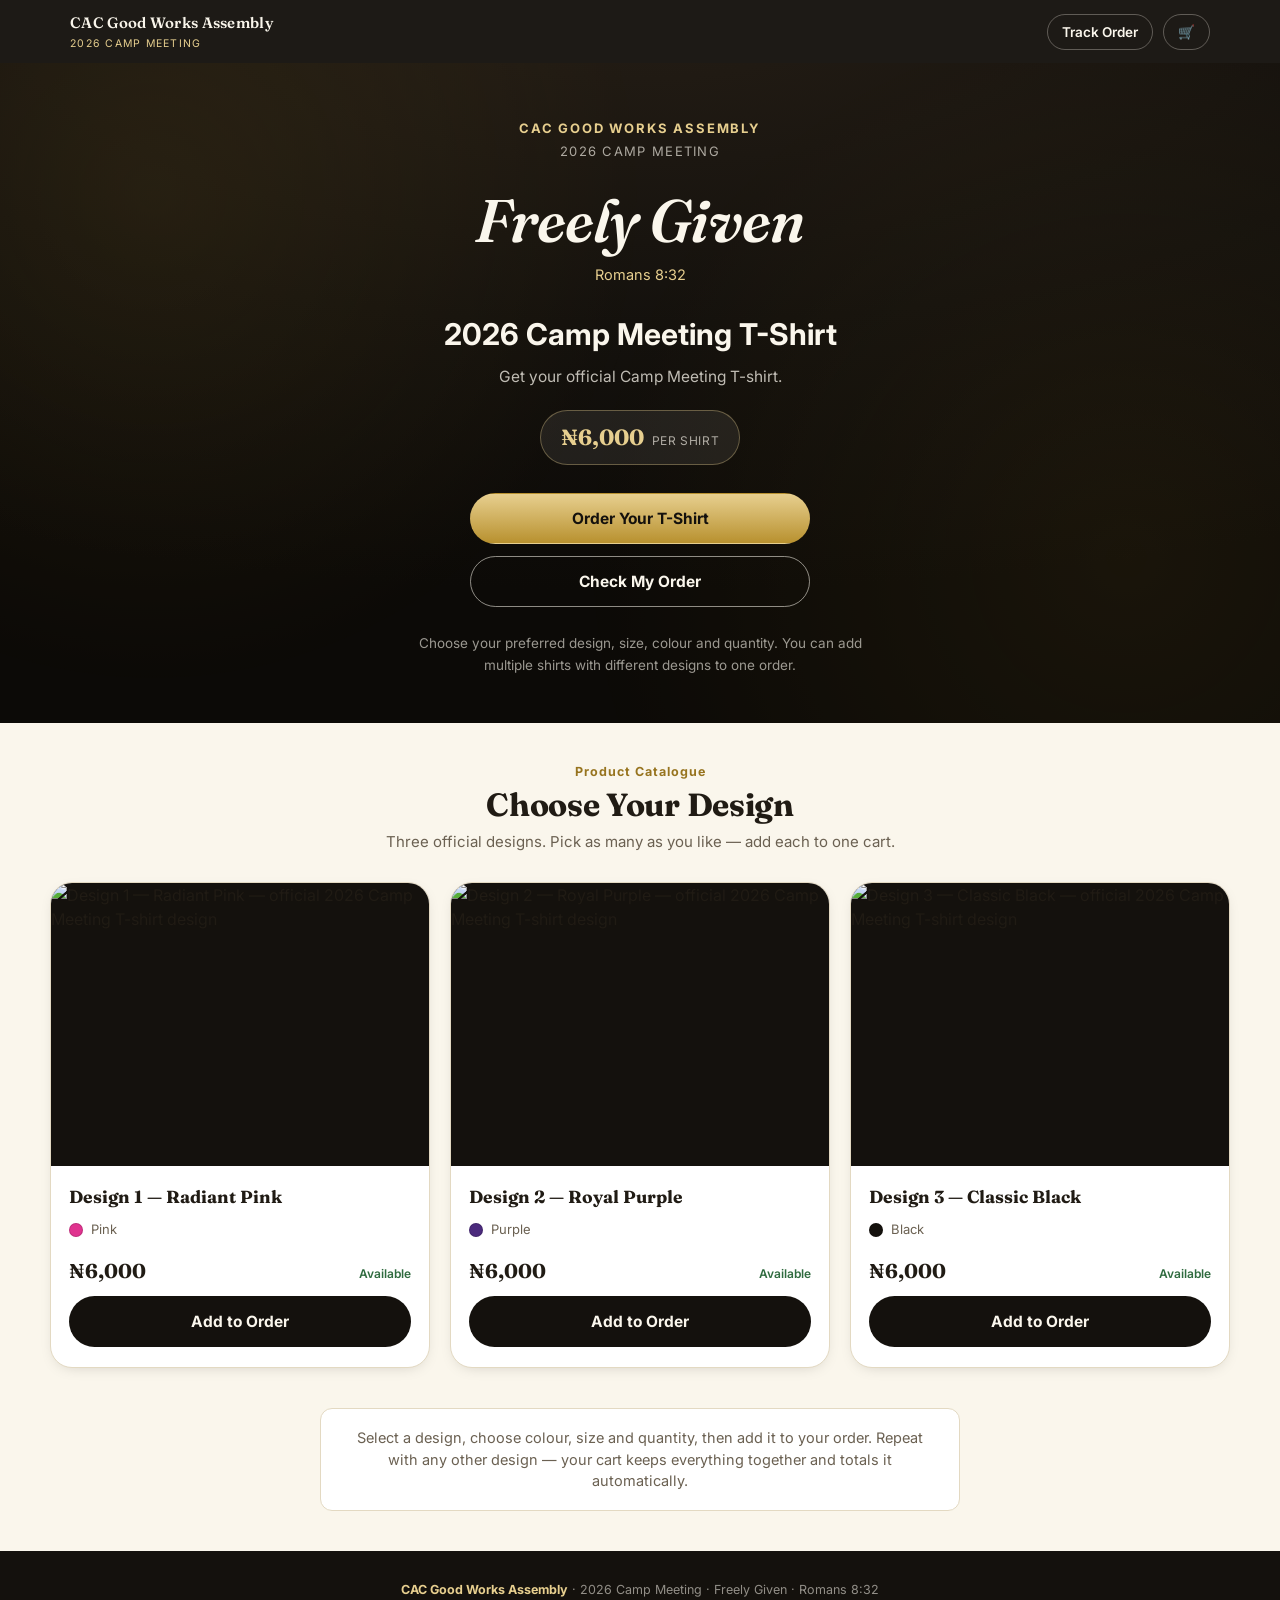
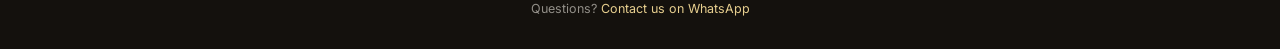
==== index.html @ eb8a69f2 "Update HTML links to remove 'icons/' prefix" ====
<!DOCTYPE html>
<html lang="en">
<head>
<meta charset="UTF-8">
<meta name="viewport" content="width=device-width, initial-scale=1, viewport-fit=cover">
<title>2026 Camp Meeting T-Shirt — CAC Good Works Assembly</title>
<meta name="description" content="Order your official 2026 Camp Meeting T-shirt — Freely Given, Romans 8:32.">
<meta name="theme-color" content="#14110d">
<link rel="manifest" href="manifest.json">
<link rel="icon" href="icon-192.png">
<link rel="apple-touch-icon" href="icon-192.png">
<link rel="stylesheet" href="styles.css">
</head>
<body>

<!-- ===================== TOP BAR ===================== -->
<header class="topbar">
  <div class="topbar-inner">
    <div class="brandmark" id="logoHome">
      <span class="name">CAC Good Works Assembly</span>
      <span class="tag">2026 CAMP MEETING</span>
    </div>
    <div class="topbar-actions">
      <button class="icon-btn" id="navTrack">Track Order</button>
      <button class="icon-btn" id="navCart">🛒 <span class="cart-count hidden" id="cartCountTop">0</span></button>
    </div>
  </div>
</header>

<main id="app">

  <!-- ===================== SCREEN: LANDING ===================== -->
  <section class="screen" id="screen-landing">
    <div class="hero">
      <div class="hero-inner">
        <div class="hero-eyebrow">
          <span class="hero-church">CAC GOOD WORKS ASSEMBLY</span>
          <span class="hero-event">2026 CAMP MEETING</span>
        </div>
        <h1 class="hero-theme">Freely Given</h1>
        <p class="hero-scripture">Romans 8:32</p>
        <p class="hero-heading">2026 Camp Meeting T-Shirt</p>
        <p class="hero-sub">Get your official Camp Meeting T-shirt.</p>
        <div class="hero-price">
          <span class="amount" id="heroPrice">₦6,000</span>
          <span class="label">PER SHIRT</span>
        </div>
        <div class="hero-actions">
          <button class="btn btn-gold btn-block" id="ctaOrder">Order Your T-Shirt</button>
          <button class="btn btn-outline-light btn-block" id="ctaTrack">Check My Order</button>
        </div>
        <p class="hero-note">Choose your preferred design, size, colour and quantity. You can add multiple shirts with different designs to one order.</p>
      </div>
    </div>

    <div class="section">
      <div class="section-head">
        <div class="section-kicker">Product Catalogue</div>
        <h2 class="section-title">Choose Your Design</h2>
        <p class="section-sub">Three official designs. Pick as many as you like — add each to one cart.</p>
      </div>
      <div class="catalogue-grid" id="catalogueGridLanding"></div>
    </div>

    <div class="section" style="padding-top:0;">
      <div class="howto">
        Select a design, choose colour, size and quantity, then add it to your order. Repeat with any other design — your cart keeps everything together and totals it automatically.
      </div>
    </div>
  </section>

  <!-- ===================== SCREEN: SHOP ===================== -->
  <section class="screen hidden" id="screen-shop">
    <div class="progress" id="progressBar"></div>
    <div class="screen-header">
      <h2>Choose Your Design</h2>
    </div>
    <div class="section" style="padding-top:16px;">
      <div class="catalogue-grid" id="catalogueGridShop"></div>
    </div>
  </section>

  <!-- ===================== SCREEN: CART ===================== -->
  <section class="screen hidden" id="screen-cart">
    <div class="progress" id="progressBarCart"></div>
    <div class="screen-header"><h2>Your Order</h2></div>
    <div class="screen-body">
      <div id="cartList"></div>
      <div id="cartEmpty" class="empty-state hidden">
        <div class="icon">🛒</div>
        <h3>Your cart is empty</h3>
        <p>Choose a T-shirt design to get started.</p>
        <div style="margin-top:18px;"><button class="btn btn-primary" id="browseFromEmptyCart">Browse Designs</button></div>
      </div>
      <div id="cartTotalsWrap" class="totals-box hidden">
        <div class="totals-row"><span>Subtotal</span><span id="cartSubtotal">₦0</span></div>
        <div class="totals-row grand"><span>Total</span><span id="cartTotal">₦0</span></div>
      </div>
      <div class="sheet-actions" id="cartActions">
        <button class="btn btn-gold btn-block" id="proceedToOrder">Proceed to Order</button>
        <button class="btn btn-ghost btn-block" id="continueShopping">+ Add Another Shirt</button>
      </div>
    </div>
  </section>

  <!-- ===================== SCREEN: CUSTOMER DETAILS ===================== -->
  <section class="screen hidden" id="screen-details">
    <div class="progress" id="progressBarDetails"></div>
    <div class="screen-header"><h2>Customer Information</h2></div>
    <div class="screen-body">
      <form id="detailsForm" novalidate>
        <div class="field">
          <label for="fldName">Full Name</label>
          <input type="text" id="fldName" placeholder="e.g. John Doe" autocomplete="name">
          <div class="field-error">Please enter your name.</div>
        </div>
        <div class="field">
          <label for="fldPhone">Phone Number</label>
          <input type="tel" id="fldPhone" placeholder="e.g. 08012345678" autocomplete="tel">
          <div class="field-error">Please enter a valid Nigerian phone number.</div>
        </div>
        <div class="field">
          <label for="fldWhatsapp">WhatsApp Number</label>
          <input type="tel" id="fldWhatsapp" placeholder="e.g. 08012345678" autocomplete="tel">
          <div class="field-error">Please enter a valid Nigerian WhatsApp number.</div>
        </div>
        <div class="field">
          <label for="fldEmail">Email Address <span style="font-weight:400;color:var(--text-muted);">(optional)</span></label>
          <input type="email" id="fldEmail" placeholder="e.g. you@email.com" autocomplete="email">
          <div class="field-error">Please enter a valid email address.</div>
        </div>
        <div class="field">
          <label for="fldBranch">Location / Branch <span style="font-weight:400;color:var(--text-muted);">(optional)</span></label>
          <input type="text" id="fldBranch" placeholder="e.g. Main Camp">
        </div>
        <div class="field">
          <label>Collection Method</label>
          <div class="radio-group" id="collectionGroup"></div>
        </div>
        <button type="submit" class="btn btn-gold btn-block" style="margin-top:6px;">Continue to Payment</button>
      </form>
    </div>
  </section>

  <!-- ===================== SCREEN: PAYMENT ===================== -->
  <section class="screen hidden" id="screen-payment">
    <div class="progress" id="progressBarPayment"></div>
    <div class="screen-header"><h2>Payment Information</h2></div>
    <div class="screen-body">
      <div class="pay-highlight">
        <div class="label">YOUR TOTAL</div>
        <div class="amount" id="payTotal">₦0</div>
        <div class="label" id="payShirtCount">0 shirts</div>
      </div>

      <div class="card">
        <div class="card-title">Bank Details</div>
        <div class="bank-detail"><span class="k">Account Number</span><span class="v" id="payAccNumber"></span></div>
        <div class="bank-detail"><span class="k">Account Name</span><span class="v" id="payAccName"></span></div>
        <div class="bank-detail"><span class="k">Bank</span><span class="v" id="payBank"></span></div>
        <div class="copy-row" style="margin-top:12px;">
          <button class="btn btn-outline btn-sm" id="copyAccBtn">Copy Account Number</button>
        </div>
        <div class="copy-toast" id="copyToast">Account number copied!</div>
      </div>

      <div class="card">
        <div class="card-title">Amount to Pay</div>
        <div class="pay-highlight" style="padding:16px;">
          <div class="label">AMOUNT TO PAY</div>
          <div class="amount" style="font-size:28px;" id="payAmountAgain">₦0</div>
        </div>
      </div>

      <button class="btn btn-primary btn-block" id="goToSummary" style="margin-top:18px;">Continue to Review Order</button>
    </div>
  </section>

  <!-- ===================== SCREEN: SUMMARY / SUBMIT ===================== -->
  <section class="screen hidden" id="screen-summary">
    <div class="progress" id="progressBarSummary"></div>
    <div class="screen-header"><h2>Order Summary</h2></div>
    <div class="screen-body">
      <div class="card">
        <div class="card-title">Customer</div>
        <div id="summaryCustomer"></div>
      </div>
      <div class="card">
        <div class="card-title">Order Items</div>
        <div id="summaryItems"></div>
        <div class="totals-box">
          <div class="totals-row"><span>Total Shirts</span><span id="summaryShirtCount">0</span></div>
          <div class="totals-row grand"><span>Total Amount</span><span id="summaryTotal">₦0</span></div>
        </div>
      </div>
      <label class="checkbox-row">
        <input type="checkbox" id="confirmCheck">
        <span>I confirm that my order details are correct.</span>
      </label>
      <button class="btn btn-gold btn-block" id="placeOrderBtn">Place Order</button>
      <p class="field-error" id="placeOrderError" style="display:none;margin-top:10px;text-align:center;"></p>
    </div>
  </section>

  <!-- ===================== SCREEN: CONFIRMATION ===================== -->
  <section class="screen hidden" id="screen-confirmation">
    <div class="screen-body">
      <div class="confirm-hero">
        <div class="confirm-check">✓</div>
        <h2>Order Successful!</h2>
        <p style="color:var(--text-muted);margin-top:6px;">Thank you for your order.</p>
        <div class="order-number-box">
          <div style="font-size:12px;letter-spacing:.08em;color:rgba(250,246,236,.65);">YOUR ORDER NUMBER</div>
          <div class="num" id="confOrderNumber">CGA-2026-00000</div>
          <div class="hint">Please save this number — you'll need it to check your order status.</div>
        </div>
        <div class="totals-box" style="text-align:left;">
          <div class="totals-row"><span>Number of Shirts</span><span id="confShirtCount">0</span></div>
          <div class="totals-row"><span>Payment Status</span><span>Pending</span></div>
          <div class="totals-row grand"><span>Total</span><span id="confTotal">₦0</span></div>
        </div>
        <div class="sheet-actions">
          <button class="btn whatsapp-btn btn-block" id="confWhatsapp">Send Payment Evidence on WhatsApp</button>
          <button class="btn btn-outline btn-block" id="confTrack">Check Order Status</button>
          <button class="btn btn-ghost btn-block" id="confPrint">Print Receipt</button>
          <button class="btn btn-ghost btn-block" id="confNewOrder">Start a New Order</button>
        </div>
      </div>
    </div>
  </section>

  <!-- ===================== SCREEN: TRACK ORDER ===================== -->
  <section class="screen hidden" id="screen-track">
    <div class="screen-header"><h2>Check My Order</h2></div>
    <div class="screen-body">
      <div class="card">
        <div class="field">
          <label for="trackInput">Enter your Order Number</label>
          <input type="text" id="trackInput" placeholder="e.g. CGA-2026-00027">
        </div>
        <button class="btn btn-primary btn-block" id="trackBtn">Check Status</button>
      </div>
      <div id="trackResult"></div>
    </div>
  </section>

</main>

<!-- ===================== PRINT RECEIPT (hidden, used for window.print) ===================== -->
<div id="printReceipt" class="hidden"></div>

<!-- ===================== CONFIGURE PRODUCT SHEET ===================== -->
<div class="overlay hidden" id="configOverlay">
  <div class="sheet">
    <div class="sheet-head">
      <span class="sheet-title" id="configTitle">Configure Shirt</span>
      <button class="sheet-close" id="configClose">✕</button>
    </div>
    <div class="sheet-body">
      <div class="config-image"><img id="configImage" src="" alt=""></div>
      <div class="field">
        <label for="configColor">Colour</label>
        <select id="configColor"></select>
      </div>
      <div class="field" id="configSizeField">
        <label for="configSize">Size</label>
        <select id="configSize">
          <option value="">Select Size</option>
        </select>
        <div class="field-error">Please select a size.</div>
      </div>
      <div class="field">
        <label>Quantity</label>
        <div class="qty-control">
          <button class="qty-btn" id="qtyMinus" type="button">−</button>
          <span class="qty-value" id="qtyValue">1</span>
          <button class="qty-btn" id="qtyPlus" type="button">+</button>
        </div>
      </div>
      <div class="config-price-row">
        <span class="label">Price</span>
        <span class="value" id="configPrice">₦6,000</span>
      </div>
      <div class="sheet-actions">
        <button class="btn btn-gold btn-block" id="addToCartBtn">Add to Cart</button>
        <button class="btn btn-ghost btn-block" id="configCancel">Cancel</button>
      </div>
    </div>
  </div>
</div>

<!-- ===================== FOOTER ===================== -->
<footer class="site-footer">
  <strong>CAC Good Works Assembly</strong> · 2026 Camp Meeting · Freely Given · Romans 8:32<br>
  Questions? <a href="#" id="footerWhatsapp">Contact us on WhatsApp</a>
</footer>

<div class="toast" id="toast"></div>

<script src="config.js"></script>
<script src="db.js"></script>
<script src="app.js"></script>
</body>
</html>
---- styles.css ----
/* =========================================================================
   CAC GOOD WORKS ASSEMBLY — 2026 CAMP MEETING · "FREELY GIVEN"
   Design system: ink black + church gold on warm parchment, a deep wine
   accent used sparingly for signal (errors, pending states). Fraunces for
   ceremonial/display moments, Inter for every working interface element.
   ========================================================================= */

@import url('https://fonts.googleapis.com/css2?family=Fraunces:ital,opsz,wght@0,9..144,400;0,9..144,600;0,9..144,700;1,9..144,500&family=Inter:wght@400;500;600;700;800&display=swap');

:root{
  --ink: #14110d;
  --ink-soft: #2b241c;
  --gold: #b8912f;
  --gold-deep: #97741f;
  --gold-light: #e7cf8f;
  --parchment: #faf6ec;
  --parchment-dim: #f1ead9;
  --paper: #ffffff;
  --wine: #7a2331;
  --wine-soft: #f6e6e5;
  --green: #2f6b3f;
  --green-soft: #e6f0e6;
  --line: #e3d9c2;
  --text: #201b14;
  --text-muted: #6b6152;
  --radius-s: 6px;
  --radius-m: 12px;
  --radius-l: 22px;
  --shadow: 0 10px 30px -14px rgba(20,17,13,0.35);
  --shadow-soft: 0 4px 16px -8px rgba(20,17,13,0.25);
  --maxw: 1180px;
  --font-display: 'Fraunces', serif;
  --font-body: 'Inter', sans-serif;
}

*,*::before,*::after{ box-sizing: border-box; }
html{ scroll-behavior: smooth; }
body{
  margin:0;
  font-family: var(--font-body);
  background: var(--parchment);
  color: var(--text);
  -webkit-font-smoothing: antialiased;
  line-height: 1.5;
}
img{ max-width:100%; display:block; }
button{ font-family: inherit; cursor:pointer; }
a{ color: inherit; }
h1,h2,h3,h4{ font-family: var(--font-display); margin:0; line-height:1.12; letter-spacing: -0.01em; }
p{ margin:0; }
.container{ max-width: var(--maxw); margin:0 auto; padding: 0 20px; }

:focus-visible{ outline: 3px solid var(--gold); outline-offset: 2px; }

.hidden{ display:none !important; }
.sr-only{ position:absolute; width:1px; height:1px; overflow:hidden; clip:rect(0 0 0 0); white-space:nowrap; }

/* ---------- Buttons ---------- */
.btn{
  display:inline-flex; align-items:center; justify-content:center; gap:8px;
  padding: 15px 24px; border-radius: 999px; border: 1.5px solid transparent;
  font-weight: 700; font-size: 15.5px; text-decoration:none;
  transition: transform .15s ease, box-shadow .15s ease, background .15s ease, border-color .15s ease;
  min-height: 50px; white-space: nowrap;
}
.btn:active{ transform: scale(0.98); }
.btn-primary{ background: var(--ink); color: var(--parchment); }
.btn-primary:hover{ background: #000; box-shadow: var(--shadow-soft); }
.btn-gold{ background: linear-gradient(180deg, var(--gold-light), var(--gold)); color: var(--ink); }
.btn-gold:hover{ box-shadow: 0 8px 20px -8px rgba(151,116,31,.6); }
.btn-outline{ background: transparent; border-color: var(--ink); color: var(--ink); }
.btn-outline:hover{ background: var(--ink); color: var(--parchment); }
.btn-outline-light{ background: transparent; border-color: rgba(250,246,236,.55); color: var(--parchment); }
.btn-outline-light:hover{ background: rgba(250,246,236,.12); }
.btn-ghost{ background: transparent; color: var(--text); border-color: var(--line); }
.btn-ghost:hover{ background: var(--parchment-dim); }
.btn-danger{ background: var(--wine); color:#fff; }
.btn-danger:hover{ background:#611a25; }
.btn-block{ width:100%; }
.btn-sm{ padding: 9px 16px; min-height: 38px; font-size: 13.5px; border-radius: 999px; }
.btn:disabled{ opacity:.5; cursor:not-allowed; transform:none; box-shadow:none; }

/* ---------- Top nav ---------- */
.topbar{
  position: sticky; top:0; z-index: 40;
  background: rgba(20,17,13,.96); backdrop-filter: blur(6px);
  color: var(--parchment);
}
.topbar-inner{
  display:flex; align-items:center; justify-content:space-between;
  padding: 12px 20px; max-width: var(--maxw); margin: 0 auto;
}
.brandmark{ display:flex; flex-direction:column; gap:1px; cursor:pointer; }
.brandmark .name{ font-family: var(--font-display); font-weight:600; font-size: 15px; letter-spacing:.02em; }
.brandmark .tag{ font-size: 10.5px; color: var(--gold-light); letter-spacing:.12em; }
.topbar-actions{ display:flex; align-items:center; gap:10px; }
.icon-btn{
  background: transparent; border: 1.5px solid rgba(250,246,236,.3); color: var(--parchment);
  border-radius: 999px; padding: 9px 14px; font-size: 13.5px; font-weight:600;
  display:flex; align-items:center; gap:7px;
}
.icon-btn:hover{ border-color: var(--gold-light); color: var(--gold-light); }
.cart-count{
  background: var(--gold); color: var(--ink); font-size: 11.5px; font-weight:800;
  min-width: 19px; height:19px; border-radius:999px; display:flex; align-items:center; justify-content:center; padding:0 5px;
}

/* ---------- Progress steps ---------- */
.progress{ display:flex; align-items:center; gap:6px; padding: 14px 20px; max-width: var(--maxw); margin:0 auto; overflow-x:auto; }
.progress-step{ display:flex; align-items:center; gap:8px; flex-shrink:0; }
.progress-dot{
  width:24px; height:24px; border-radius:50%; display:flex; align-items:center; justify-content:center;
  font-size:11.5px; font-weight:800; background: var(--parchment-dim); color: var(--text-muted); border: 1.5px solid var(--line);
}
.progress-step.active .progress-dot{ background: var(--ink); color: var(--gold-light); border-color: var(--ink); }
.progress-step.done .progress-dot{ background: var(--green); color:#fff; border-color: var(--green); }
.progress-label{ font-size: 12.5px; font-weight:600; color: var(--text-muted); }
.progress-step.active .progress-label{ color: var(--text); }
.progress-line{ width:22px; height:1.5px; background: var(--line); flex-shrink:0; }

/* ---------- Hero / Landing ---------- */
.hero{
  background: radial-gradient(ellipse 120% 90% at 50% -10%, #241d15 0%, var(--ink) 55%, #0c0a07 100%);
  color: var(--parchment); padding: 52px 20px 46px; text-align:center; position:relative; overflow:hidden;
}
.hero::before{
  content:""; position:absolute; inset:0; opacity:.5; pointer-events:none;
  background:
    radial-gradient(circle at 12% 20%, rgba(184,145,47,.20), transparent 40%),
    radial-gradient(circle at 88% 75%, rgba(184,145,47,.16), transparent 45%);
}
.hero-inner{ position:relative; max-width: 640px; margin:0 auto; }
.hero-eyebrow{
  display:inline-flex; flex-direction:column; gap:3px; margin-bottom:20px;
}
.hero-church{ font-size: 13px; letter-spacing:.14em; color: var(--gold-light); font-weight:700; }
.hero-event{ font-size: 13px; letter-spacing:.1em; color: rgba(250,246,236,.65); }
.hero-theme{
  font-family: var(--font-display); font-weight:600; font-style:italic;
  font-size: clamp(38px, 9vw, 60px); color: var(--parchment); margin: 6px 0 10px;
}
.hero-scripture{ font-size: 14.5px; color: var(--gold-light); margin-bottom:26px; }
.hero-heading{ font-size: clamp(22px, 5vw, 30px); font-weight:700; margin-bottom:8px; }
.hero-sub{ color: rgba(250,246,236,.75); font-size: 15.5px; margin-bottom: 22px; }
.hero-price{
  display:inline-flex; align-items:baseline; gap:8px; background: rgba(250,246,236,.08);
  border:1px solid rgba(231,207,143,.35); padding: 10px 20px; border-radius:999px; margin-bottom:28px;
}
.hero-price .amount{ font-family: var(--font-display); font-size:22px; font-weight:700; color: var(--gold-light); }
.hero-price .label{ font-size: 12px; color: rgba(250,246,236,.65); letter-spacing:.05em; }
.hero-actions{ display:flex; flex-direction:column; gap:12px; max-width: 340px; margin: 0 auto; }
.hero-note{
  margin-top:26px; font-size:13.5px; color: rgba(250,246,236,.6); line-height:1.6; max-width: 480px; margin-left:auto; margin-right:auto;
}

/* ---------- Section shells ---------- */
.section{ padding: 40px 20px; }
.section-head{ text-align:center; max-width: 520px; margin: 0 auto 28px; }
.section-kicker{ font-size:12.5px; color: var(--gold-deep); font-weight:700; letter-spacing:.08em; margin-bottom:6px; }
.section-title{ font-size: clamp(24px,4.5vw,32px); }
.section-sub{ margin-top:8px; color: var(--text-muted); font-size:15px; }

/* ---------- Product cards ---------- */
.catalogue-grid{
  display:grid; grid-template-columns: 1fr; gap:20px; max-width: var(--maxw); margin:0 auto;
}
@media(min-width:640px){ .catalogue-grid{ grid-template-columns: 1fr 1fr; } }
@media(min-width:980px){ .catalogue-grid{ grid-template-columns: 1fr 1fr 1fr; } }

.product-card{
  background: var(--paper); border-radius: var(--radius-l); overflow:hidden; border: 1px solid var(--line);
  box-shadow: var(--shadow-soft); display:flex; flex-direction:column;
}
.product-card .thumb{ position:relative; background: var(--ink); aspect-ratio: 4/3; overflow:hidden; }
.product-card .thumb img{ width:100%; height:100%; object-fit: cover; }
.product-card .thumb .badge{
  position:absolute; top:12px; left:12px; background: rgba(20,17,13,.75); color: var(--gold-light);
  font-size:11px; font-weight:700; letter-spacing:.06em; padding:5px 10px; border-radius:999px;
}
.product-card .thumb .badge.sold-out{ background: var(--wine); color:#fff; }
.product-card .body{ padding: 18px 18px 20px; display:flex; flex-direction:column; gap:10px; flex:1; }
.product-card .name{ font-size:17.5px; font-weight:700; font-family: var(--font-display); }
.product-card .meta{ display:flex; align-items:center; gap:8px; font-size:13px; color: var(--text-muted); }
.swatch{ width:14px; height:14px; border-radius:50%; border:1px solid rgba(0,0,0,.15); display:inline-block; }
.product-card .price-row{ display:flex; align-items:baseline; justify-content:space-between; margin-top:auto; padding-top:6px; }
.product-card .price{ font-family: var(--font-display); font-size:20px; font-weight:700; }
.product-card .avail{ font-size:12px; color: var(--green); font-weight:600; }
.product-card .avail.out{ color: var(--wine); }

/* ---------- How it works strip ---------- */
.howto{
  max-width: 640px; margin: 0 auto; background: var(--paper); border:1px solid var(--line);
  border-radius: var(--radius-m); padding: 18px 20px; font-size:14.5px; color: var(--text-muted); text-align:center;
}

/* ---------- Sticky cart bar (mobile) ---------- */
.sticky-cart{
  position: sticky; bottom:0; z-index: 35; background: var(--ink); color: var(--parchment);
  padding: 12px 16px; display:flex; align-items:center; justify-content:space-between;
  box-shadow: 0 -8px 24px -12px rgba(0,0,0,.5);
}
.sticky-cart .info{ display:flex; flex-direction:column; }
.sticky-cart .count{ font-size:12px; color: rgba(250,246,236,.65); }
.sticky-cart .total{ font-family: var(--font-display); font-size:19px; font-weight:700; color: var(--gold-light); }

/* ---------- Modal / sheet ---------- */
.overlay{
  position: fixed; inset:0; background: rgba(15,12,9,.55); z-index: 60;
  display:flex; align-items:flex-end; justify-content:center;
}
@media(min-width:720px){ .overlay{ align-items:center; } }
.sheet{
  background: var(--paper); width:100%; max-width: 480px; border-radius: 22px 22px 0 0;
  max-height: 92vh; overflow-y:auto; box-shadow: var(--shadow);
  animation: sheet-up .22s ease;
}
@media(min-width:720px){ .sheet{ border-radius: var(--radius-l); max-height: 88vh; } }
@keyframes sheet-up{ from{ transform: translateY(24px); opacity:0; } to{ transform:none; opacity:1; } }
.sheet-head{ display:flex; align-items:center; justify-content:space-between; padding: 16px 20px; border-bottom:1px solid var(--line); position:sticky; top:0; background:var(--paper); z-index:2;}
.sheet-title{ font-size:16px; font-weight:700; font-family: var(--font-display); }
.sheet-close{ background: var(--parchment-dim); border:none; width:32px; height:32px; border-radius:50%; font-size:16px; color: var(--text-muted); }
.sheet-body{ padding: 20px; }

/* Configure form */
.config-image{ border-radius: var(--radius-m); overflow:hidden; margin-bottom:16px; aspect-ratio: 4/3; background: var(--ink); }
.config-image img{ width:100%; height:100%; object-fit:cover; }
.field{ margin-bottom:16px; }
.field label{ display:block; font-size:13px; font-weight:700; margin-bottom:7px; color: var(--ink-soft); }
.field select, .field input{
  width:100%; padding:13px 14px; border-radius: var(--radius-s); border:1.5px solid var(--line);
  font-size:15px; font-family: inherit; background: var(--paper); color: var(--text);
}
.field select:focus, .field input:focus{ border-color: var(--gold); }
.field-error{ color: var(--wine); font-size:12.5px; margin-top:6px; display:none; }
.field.has-error select, .field.has-error input{ border-color: var(--wine); }
.field.has-error .field-error{ display:block; }
.qty-control{ display:flex; align-items:center; gap:14px; }
.qty-btn{
  width:44px; height:44px; border-radius:50%; border:1.5px solid var(--ink); background:var(--paper);
  font-size:20px; font-weight:700; display:flex; align-items:center; justify-content:center;
}
.qty-btn:hover{ background: var(--ink); color:var(--parchment); }
.qty-value{ font-size:19px; font-weight:700; min-width:28px; text-align:center; }
.config-price-row{ display:flex; align-items:center; justify-content:space-between; padding:14px 0; border-top:1px dashed var(--line); margin-top:6px; }
.config-price-row .label{ color:var(--text-muted); font-size:14px; }
.config-price-row .value{ font-family: var(--font-display); font-size:22px; font-weight:700; }
.sheet-actions{ display:flex; flex-direction:column; gap:10px; margin-top:14px; }

/* ---------- Cart list ---------- */
.cart-item{ display:flex; gap:12px; padding:14px 0; border-bottom:1px solid var(--line); }
.cart-item img{ width:64px; height:64px; border-radius: var(--radius-s); object-fit:cover; background:var(--ink); flex-shrink:0; }
.cart-item .info{ flex:1; min-width:0; }
.cart-item .name{ font-weight:700; font-size:14.5px; }
.cart-item .attrs{ font-size:13px; color: var(--text-muted); margin-top:2px; }
.cart-item .row2{ display:flex; align-items:center; justify-content:space-between; margin-top:8px; }
.cart-item .subtotal{ font-weight:700; font-family: var(--font-display); }
.cart-item .actions{ display:flex; gap:14px; }
.cart-item .actions button{ background:none; border:none; font-size:12.5px; font-weight:700; color: var(--text-muted); padding:0; text-decoration:underline; }
.cart-item .actions button.remove{ color: var(--wine); }

.totals-box{ background: var(--parchment-dim); border-radius: var(--radius-m); padding:16px 18px; margin-top:10px; }
.totals-row{ display:flex; justify-content:space-between; font-size:14.5px; padding:4px 0; color: var(--text-muted); }
.totals-row.grand{ color: var(--text); font-weight:800; font-size:18px; font-family: var(--font-display); border-top:1px dashed var(--line); margin-top:8px; padding-top:12px; }

.empty-state{ text-align:center; padding: 44px 20px; color: var(--text-muted); }
.empty-state .icon{ font-size:40px; margin-bottom:14px; }
.empty-state h3{ font-family: var(--font-display); color: var(--text); margin-bottom:6px; }

/* ---------- Screens ---------- */
.screen{ min-height: 60vh; }
.screen-header{ padding: 22px 20px 4px; max-width: var(--maxw); margin:0 auto; }
.screen-header h2{ font-size: clamp(21px,4vw,26px); }
.screen-body{ max-width: 640px; margin:0 auto; padding: 20px; }
.screen-body.wide{ max-width: var(--maxw); }

.card{ background: var(--paper); border:1px solid var(--line); border-radius: var(--radius-m); padding:20px; }
.card + .card{ margin-top:16px; }
.card-title{ font-size:15px; font-weight:800; text-transform:uppercase; letter-spacing:.05em; color: var(--ink-soft); margin-bottom:14px; }

.form-grid{ display:grid; grid-template-columns:1fr; gap:14px; }
@media(min-width:560px){ .form-grid.two{ grid-template-columns:1fr 1fr; } }
.radio-group{ display:flex; flex-wrap:wrap; gap:10px; }
.radio-chip{ border:1.5px solid var(--line); border-radius:999px; padding:10px 16px; font-size:13.5px; font-weight:600; cursor:pointer; }
.radio-chip input{ display:none; }
.radio-chip.checked{ background: var(--ink); color: var(--parchment); border-color: var(--ink); }

.pay-highlight{ background: linear-gradient(180deg,#1c170f,var(--ink)); color: var(--parchment); border-radius: var(--radius-m); padding: 22px; text-align:center; }
.pay-highlight .label{ font-size:12.5px; letter-spacing:.08em; color: rgba(250,246,236,.6); }
.pay-highlight .amount{ font-family: var(--font-display); font-size: 38px; font-weight:700; color: var(--gold-light); margin:4px 0; }
.bank-detail{ display:flex; justify-content:space-between; align-items:center; padding:12px 0; border-bottom:1px solid var(--line); }
.bank-detail:last-child{ border-bottom:none; }
.bank-detail .k{ font-size:13px; color: var(--text-muted); }
.bank-detail .v{ font-weight:700; font-size:15px; }
.copy-row{ display:flex; align-items:center; gap:10px; }
.copy-toast{ font-size:12.5px; color: var(--green); font-weight:700; margin-top:8px; display:none; }
.copy-toast.show{ display:block; }

.whatsapp-btn{ background:#25D366; color:#fff; }
.whatsapp-btn:hover{ background:#1fbd5a; }

.summary-item{ display:flex; justify-content:space-between; padding:10px 0; border-bottom:1px solid var(--line); font-size:14.5px; }
.summary-item:last-child{ border-bottom:none; }
.summary-item .l{ color: var(--text-muted); }
.summary-item .r{ font-weight:700; }

.checkbox-row{ display:flex; align-items:flex-start; gap:10px; margin: 18px 0; font-size:14px; }
.checkbox-row input{ margin-top:3px; width:18px; height:18px; }

.confirm-hero{ text-align:center; padding: 30px 20px; }
.confirm-check{ width:64px; height:64px; border-radius:50%; background: var(--green-soft); color: var(--green); display:flex; align-items:center; justify-content:center; margin:0 auto 16px; font-size:30px; }
.order-number-box{ background: var(--ink); color: var(--gold-light); border-radius: var(--radius-m); padding: 20px; text-align:center; margin: 18px 0; }
.order-number-box .num{ font-family: var(--font-display); font-size:26px; font-weight:700; letter-spacing:.03em; }
.order-number-box .hint{ color: rgba(250,246,236,.6); font-size:12.5px; margin-top:6px; }

/* ---------- Tracker ---------- */
.tracker{ display:flex; flex-direction:column; gap:0; margin: 20px 0; }
.tracker-step{ display:flex; gap:14px; }
.tracker-step .rail{ display:flex; flex-direction:column; align-items:center; }
.tracker-dot{ width:26px; height:26px; border-radius:50%; border:2px solid var(--line); background:var(--paper); flex-shrink:0; display:flex; align-items:center; justify-content:center; font-size:13px; }
.tracker-step.done .tracker-dot{ background: var(--green); border-color: var(--green); color:#fff; }
.tracker-step.current .tracker-dot{ background: var(--ink); border-color: var(--ink); color: var(--gold-light); }
.tracker-connector{ width:2px; flex:1; background: var(--line); min-height:26px; }
.tracker-step.done .tracker-connector{ background: var(--green); }
.tracker-step .content{ padding-bottom:26px; padding-top:2px; }
.tracker-step .content .t{ font-weight:700; font-size:14.5px; }
.tracker-step .content .d{ font-size:12.5px; color: var(--text-muted); }

.status-badge{ display:inline-flex; padding:5px 12px; border-radius:999px; font-size:12px; font-weight:700; }
.status-badge.pending{ background: var(--wine-soft); color: var(--wine); }
.status-badge.confirmed{ background: var(--green-soft); color: var(--green); }
.status-badge.cancelled{ background:#eee; color:#777; }

/* ---------- Footer ---------- */
.site-footer{ background: var(--ink); color: rgba(250,246,236,.55); text-align:center; padding: 30px 20px; font-size:12.5px; }
.site-footer strong{ color: var(--gold-light); }
.site-footer a{ color: var(--gold-light); text-decoration:none; }

/* ---------- Toast / loading ---------- */
.toast{
  position: fixed; left:50%; bottom: 90px; transform: translateX(-50%); background: var(--ink); color:var(--parchment);
  padding: 12px 20px; border-radius:999px; font-size:13.5px; font-weight:600; z-index: 90; box-shadow: var(--shadow);
  opacity:0; pointer-events:none; transition: opacity .2s ease, transform .2s ease;
}
.toast.show{ opacity:1; transform: translateX(-50%) translateY(-6px); }
.spinner{ width:18px; height:18px; border-radius:50%; border:2.5px solid rgba(255,255,255,.35); border-top-color:#fff; animation: spin .7s linear infinite; }
@keyframes spin{ to{ transform: rotate(360deg); } }
.loading-line{ display:flex; align-items:center; gap:10px; justify-content:center; padding: 30px; color: var(--text-muted); font-size:14px; }

/* =========================================================================
   ADMIN
   ========================================================================= */
.admin-shell{ display:flex; min-height:100vh; }
.admin-side{ width:230px; background: var(--ink); color: var(--parchment); flex-shrink:0; display:flex; flex-direction:column; }
.admin-side .brand{ padding:22px 20px; border-bottom:1px solid rgba(250,246,236,.12); }
.admin-side .brand .name{ font-family: var(--font-display); font-weight:600; font-size:15px; }
.admin-side .brand .tag{ font-size:11px; color: var(--gold-light); }
.admin-nav{ display:flex; flex-direction:column; padding: 12px; gap:2px; flex:1; }
.admin-nav button{
  text-align:left; background:none; border:none; color: rgba(250,246,236,.75); padding: 12px 14px;
  border-radius: var(--radius-s); font-size:14px; font-weight:600; display:flex; align-items:center; gap:10px;
}
.admin-nav button:hover{ background: rgba(250,246,236,.06); }
.admin-nav button.active{ background: var(--gold); color: var(--ink); }
.admin-side .logout{ padding:16px; border-top:1px solid rgba(250,246,236,.12); }
.admin-main{ flex:1; min-width:0; background: var(--parchment); }
.admin-topbar{ display:flex; align-items:center; justify-content:space-between; padding: 16px 24px; border-bottom:1px solid var(--line); background: var(--paper); position:sticky; top:0; z-index:10; }
.admin-topbar h1{ font-size:19px; }
.admin-content{ padding: 22px 24px 60px; }

.stat-grid{ display:grid; grid-template-columns: repeat(auto-fit,minmax(160px,1fr)); gap:14px; margin-bottom: 22px; }
.stat-card{ background: var(--paper); border:1px solid var(--line); border-radius: var(--radius-m); padding:16px 18px; }
.stat-card .label{ font-size:12px; color: var(--text-muted); font-weight:600; text-transform:uppercase; letter-spacing:.04em; }
.stat-card .value{ font-family: var(--font-display); font-size:26px; font-weight:700; margin-top:6px; }
.stat-card.accent .value{ color: var(--gold-deep); }
.stat-card.warn .value{ color: var(--wine); }
.stat-card.good .value{ color: var(--green); }

.admin-toolbar{ display:flex; flex-wrap:wrap; gap:10px; margin-bottom:16px; align-items:center; }
.admin-toolbar input, .admin-toolbar select{
  padding:10px 12px; border-radius: var(--radius-s); border:1.5px solid var(--line); font-size:13.5px; background: var(--paper); font-family:inherit;
}
.table-wrap{ background: var(--paper); border:1px solid var(--line); border-radius: var(--radius-m); overflow-x:auto; }
table{ width:100%; border-collapse:collapse; font-size:13.5px; min-width:820px; }
th{ text-align:left; padding:12px 14px; background: var(--parchment-dim); color: var(--ink-soft); font-weight:700; font-size:12px; text-transform:uppercase; letter-spacing:.03em; white-space:nowrap; }
td{ padding:12px 14px; border-top:1px solid var(--line); vertical-align:middle; white-space:nowrap; }
tr:hover td{ background: #fbf9f3; }
.row-actions{ display:flex; gap:8px; }
.row-actions button{ background:none; border:1px solid var(--line); border-radius:6px; padding:5px 9px; font-size:12px; font-weight:600; }
.row-actions button:hover{ background: var(--parchment-dim); }

.login-shell{ min-height:100vh; display:flex; align-items:center; justify-content:center; background: var(--ink); padding:20px; }
.login-card{ background: var(--paper); border-radius: var(--radius-l); padding: 34px 30px; max-width: 380px; width:100%; box-shadow: var(--shadow); }
.login-card .brand{ text-align:center; margin-bottom:22px; }
.login-card .brand .name{ font-family: var(--font-display); font-weight:600; }
.login-card .brand .tag{ font-size:11.5px; color: var(--gold-deep); }
.login-error{ color: var(--wine); font-size:13px; margin-top:10px; display:none; }
.login-error.show{ display:block; }

.modal-panel{ max-width:640px; }
.detail-grid{ display:grid; grid-template-columns:1fr 1fr; gap: 14px 20px; margin-bottom:16px; }
.detail-grid .k{ font-size:11.5px; text-transform:uppercase; letter-spacing:.04em; color: var(--text-muted); }
.detail-grid .v{ font-weight:600; font-size:14.5px; }

.production-table th, .production-table td{ text-align:center; }
.production-table th:first-child, .production-table td:first-child{ text-align:left; }

@media print{
  .no-print{ display:none !important; }
  body{ background:#fff; }
}

@media(max-width: 880px){
  .admin-side{ position: fixed; left:0; top:0; bottom:0; transform: translateX(-100%); transition: transform .2s ease; z-index:80; }
  .admin-side.open{ transform:none; }
  .admin-topbar .menu-btn{ display:inline-flex; }
}
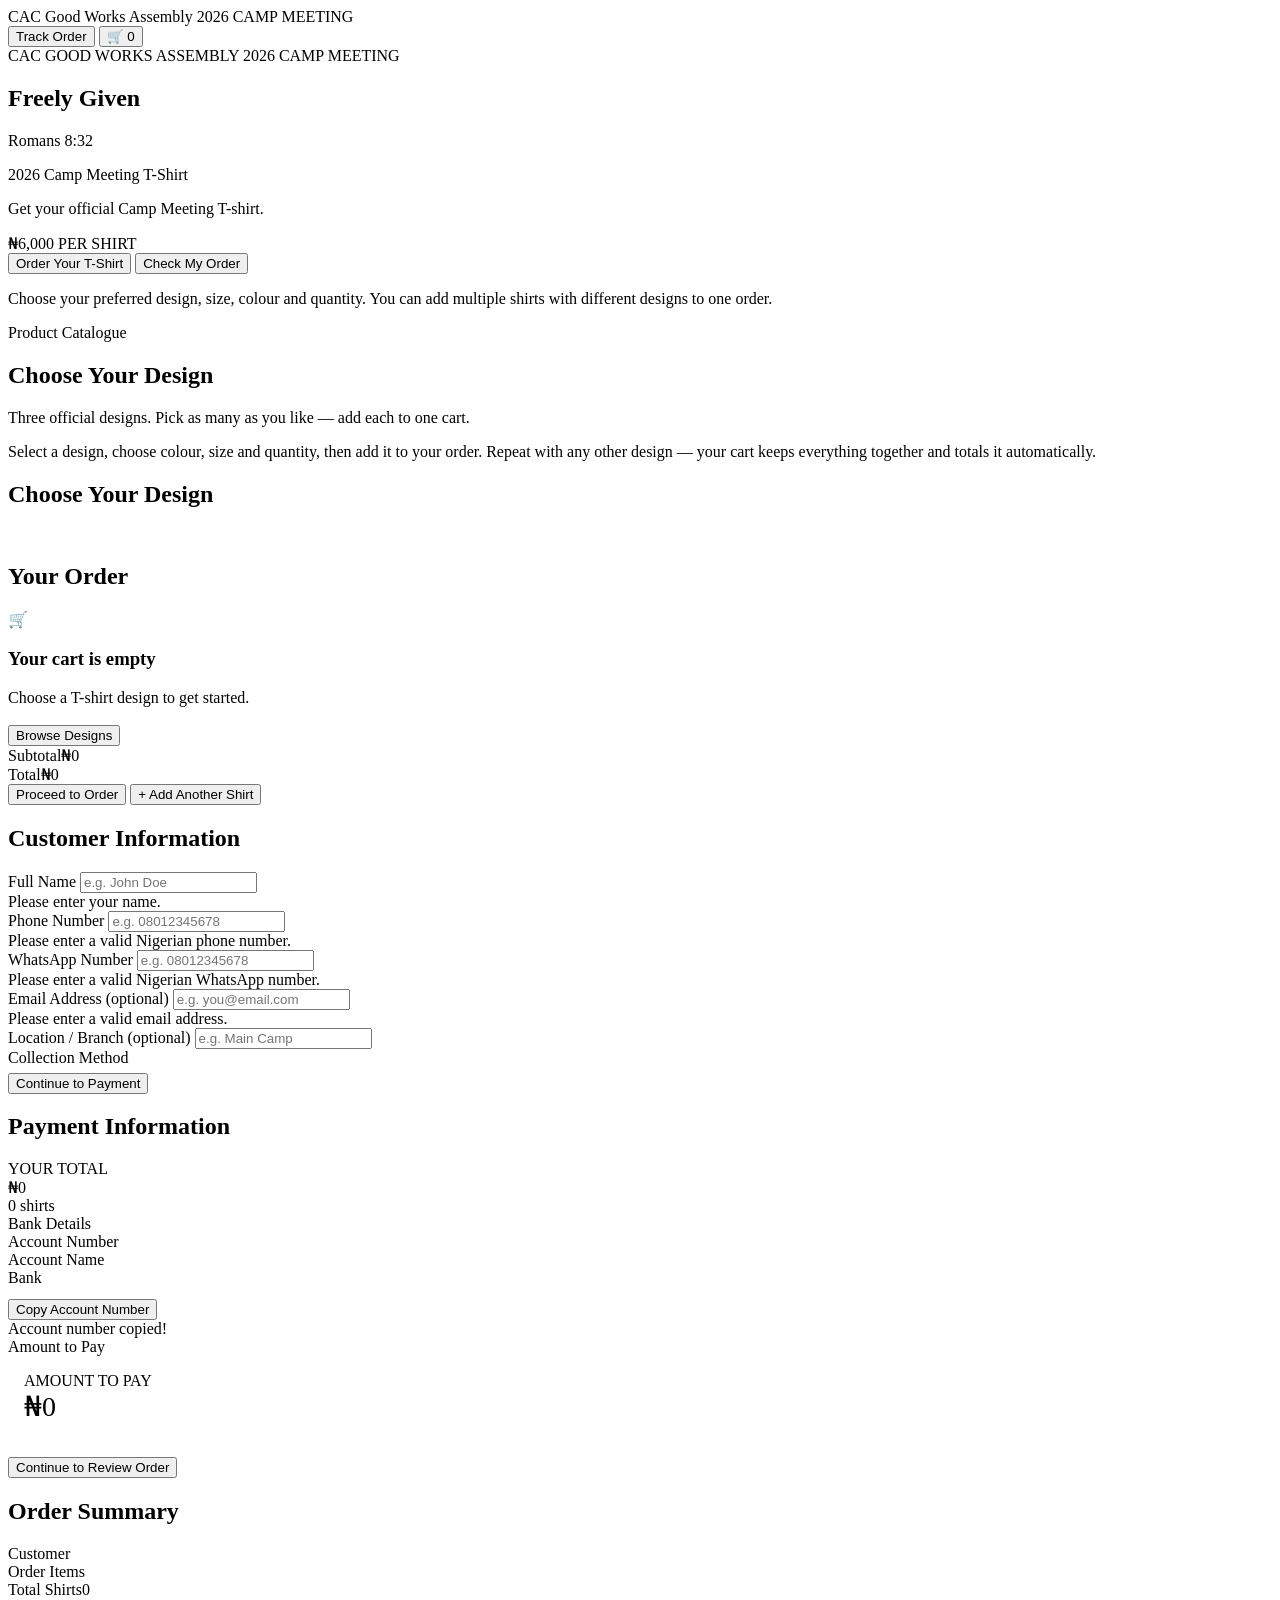
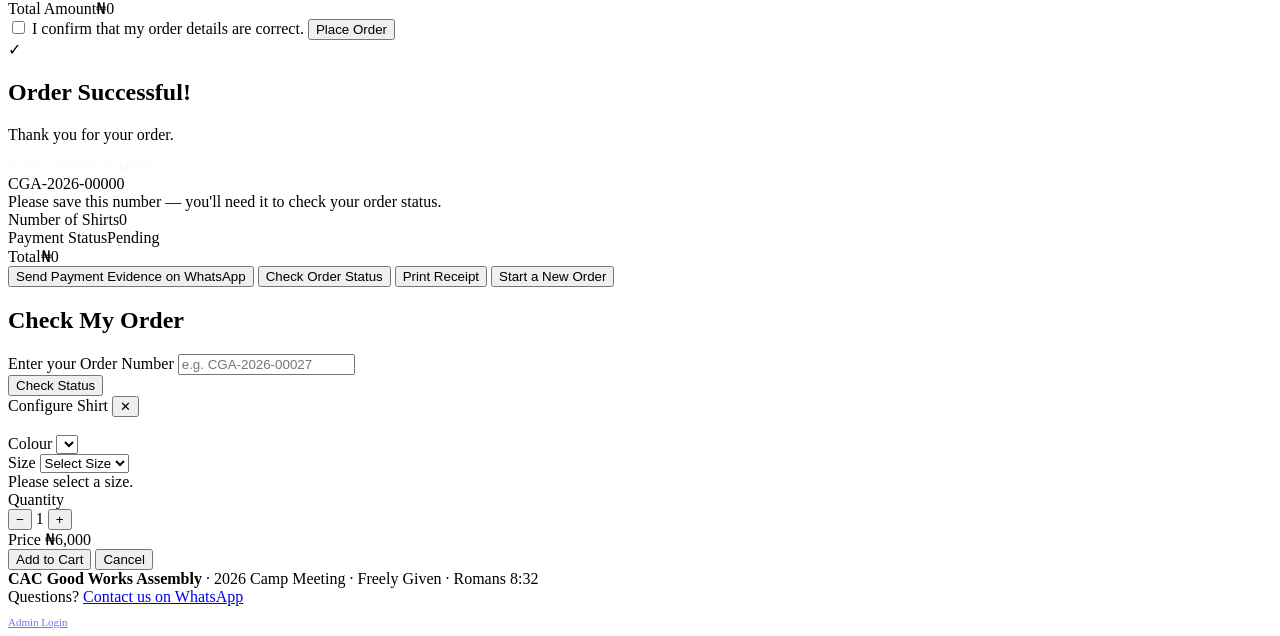
==== commit b9169878: "Add files via upload" ====
--- a/index.html
+++ b/index.html
@@ -7,9 +7,9 @@
 <meta name="description" content="Order your official 2026 Camp Meeting T-shirt — Freely Given, Romans 8:32.">
 <meta name="theme-color" content="#14110d">
 <link rel="manifest" href="manifest.json">
-<link rel="icon" href="icon-192.png">
-<link rel="apple-touch-icon" href="icon-192.png">
-<link rel="stylesheet" href="styles.css">
+<link rel="icon" href="icons/icon-192.png">
+<link rel="apple-touch-icon" href="icons/icon-192.png">
+<link rel="stylesheet" href="css/styles.css">
 </head>
 <body>
 
@@ -293,12 +293,21 @@
 <footer class="site-footer">
   <strong>CAC Good Works Assembly</strong> · 2026 Camp Meeting · Freely Given · Romans 8:32<br>
   Questions? <a href="#" id="footerWhatsapp">Contact us on WhatsApp</a>
+  <div style="margin-top:10px;opacity:.55;font-size:11px;"><a href="admin.html">Admin Login</a></div>
 </footer>
 
 <div class="toast" id="toast"></div>
 
-<script src="config.js"></script>
-<script src="db.js"></script>
-<script src="app.js"></script>
+<script src="js/config.js"></script>
+<script src="js/db.js"></script>
+
+<!-- Firebase (compat SDK) — only used when FIREBASE.enabled is true in js/config.js.
+     Harmless to leave in place otherwise; see js/firebase-db.js. -->
+<script src="https://www.gstatic.com/firebasejs/10.13.2/firebase-app-compat.js"></script>
+<script src="https://www.gstatic.com/firebasejs/10.13.2/firebase-firestore-compat.js"></script>
+<script src="https://www.gstatic.com/firebasejs/10.13.2/firebase-auth-compat.js"></script>
+<script src="js/firebase-db.js"></script>
+
+<script src="js/app.js"></script>
 </body>
 </html>
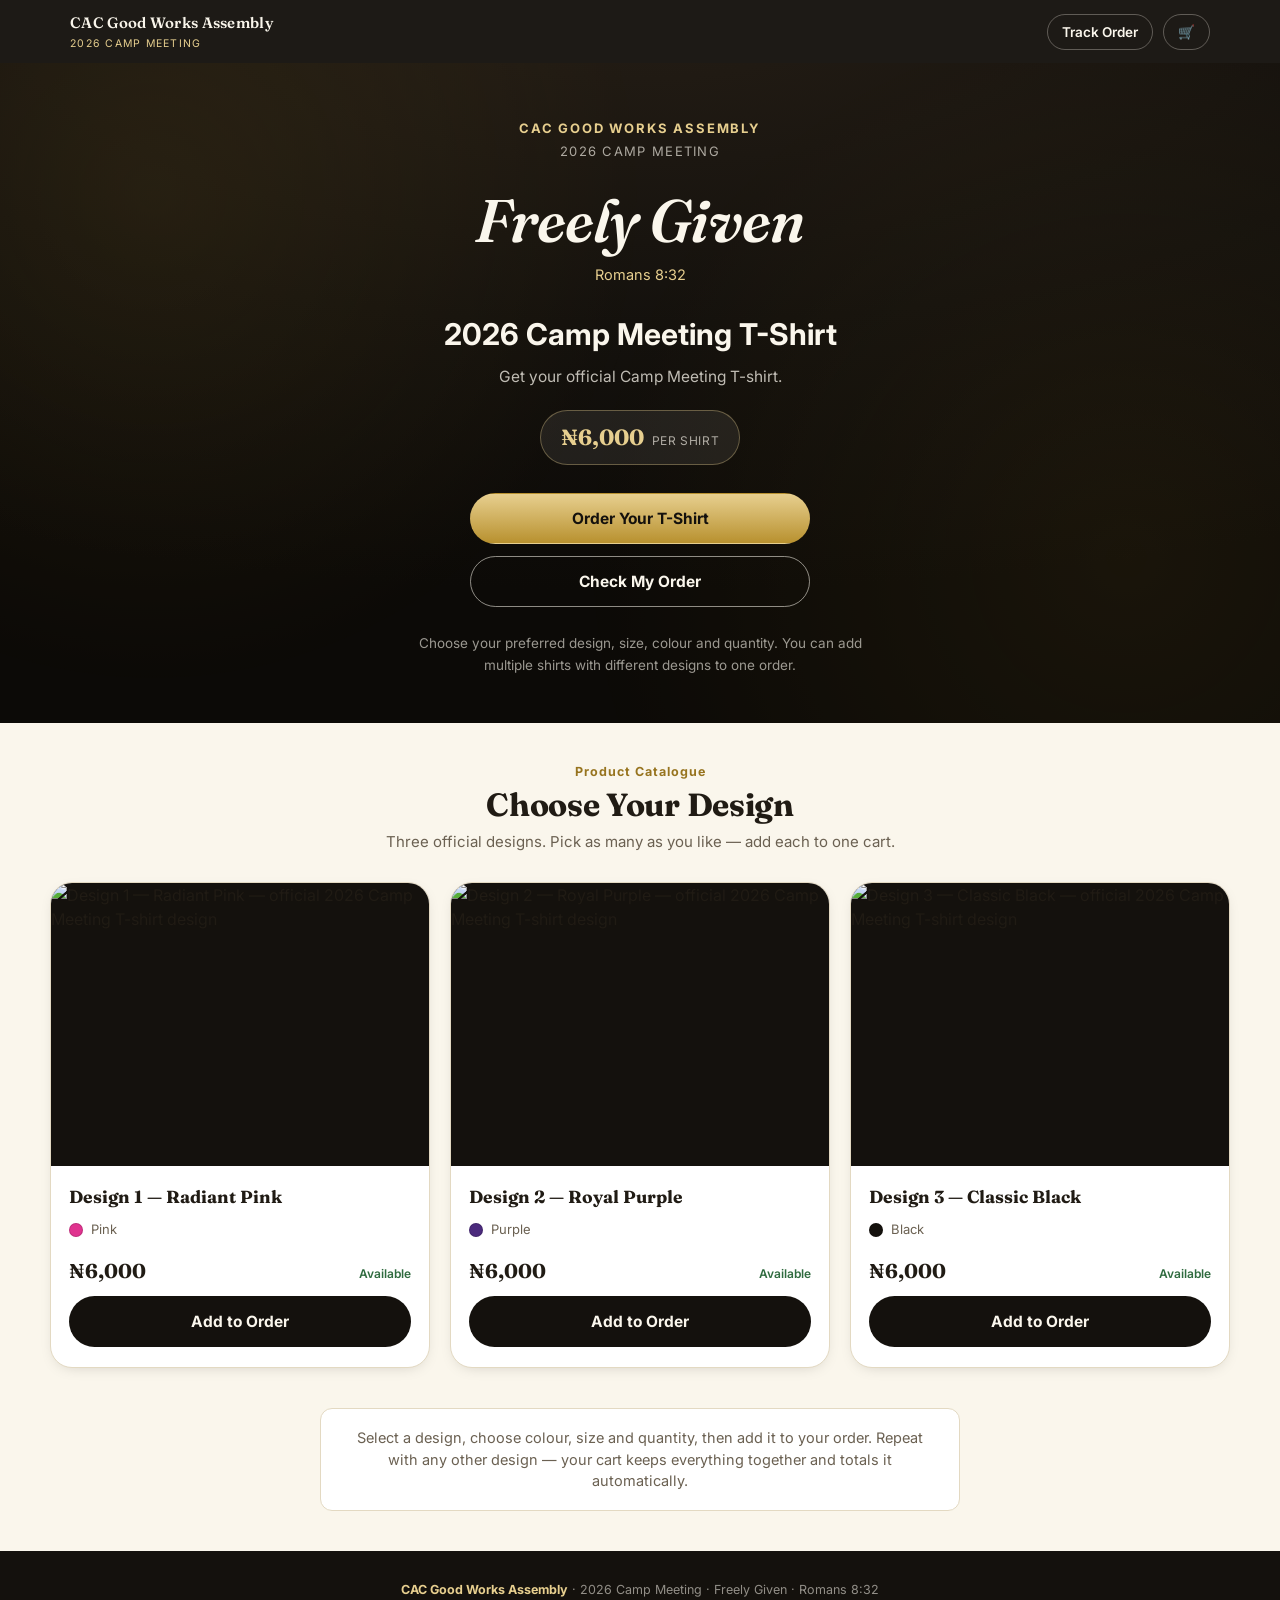
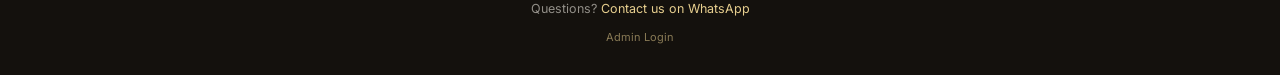
==== commit 1fe3c4bc: "Update file paths for icons, styles, and scripts" ====
--- a/index.html
+++ b/index.html
@@ -7,9 +7,9 @@
 <meta name="description" content="Order your official 2026 Camp Meeting T-shirt — Freely Given, Romans 8:32.">
 <meta name="theme-color" content="#14110d">
 <link rel="manifest" href="manifest.json">
-<link rel="icon" href="icons/icon-192.png">
-<link rel="apple-touch-icon" href="icons/icon-192.png">
-<link rel="stylesheet" href="css/styles.css">
+<link rel="icon" href="icon-192.png">
+<link rel="apple-touch-icon" href="icon-192.png">
+<link rel="stylesheet" href="styles.css">
 </head>
 <body>
 
@@ -292,22 +292,22 @@
 <!-- ===================== FOOTER ===================== -->
 <footer class="site-footer">
   <strong>CAC Good Works Assembly</strong> · 2026 Camp Meeting · Freely Given · Romans 8:32<br>
-  Questions? <a href="#" id="footerWhatsapp">Contact us on WhatsApp</a>
+  Questions? <a href="wa.me/2349036631218" id="footerWhatsapp">Contact us on WhatsApp</a>
   <div style="margin-top:10px;opacity:.55;font-size:11px;"><a href="admin.html">Admin Login</a></div>
 </footer>
 
 <div class="toast" id="toast"></div>
 
-<script src="js/config.js"></script>
-<script src="js/db.js"></script>
+<script src="config.js"></script>
+<script src="db.js"></script>
 
 <!-- Firebase (compat SDK) — only used when FIREBASE.enabled is true in js/config.js.
      Harmless to leave in place otherwise; see js/firebase-db.js. -->
 <script src="https://www.gstatic.com/firebasejs/10.13.2/firebase-app-compat.js"></script>
 <script src="https://www.gstatic.com/firebasejs/10.13.2/firebase-firestore-compat.js"></script>
 <script src="https://www.gstatic.com/firebasejs/10.13.2/firebase-auth-compat.js"></script>
-<script src="js/firebase-db.js"></script>
-
-<script src="js/app.js"></script>
+<script src="firebase-db.js"></script>
+
+<script src="app.js"></script>
 </body>
 </html>
--- a/styles.css
+++ b/styles.css
@@ -0,0 +1,416 @@
+/* =========================================================================
+   CAC GOOD WORKS ASSEMBLY — 2026 CAMP MEETING · "FREELY GIVEN"
+   Design system: ink black + church gold on warm parchment, a deep wine
+   accent used sparingly for signal (errors, pending states). Fraunces for
+   ceremonial/display moments, Inter for every working interface element.
+   ========================================================================= */
+
+@import url('https://fonts.googleapis.com/css2?family=Fraunces:ital,opsz,wght@0,9..144,400;0,9..144,600;0,9..144,700;1,9..144,500&family=Inter:wght@400;500;600;700;800&display=swap');
+
+:root{
+  --ink: #14110d;
+  --ink-soft: #2b241c;
+  --gold: #b8912f;
+  --gold-deep: #97741f;
+  --gold-light: #e7cf8f;
+  --parchment: #faf6ec;
+  --parchment-dim: #f1ead9;
+  --paper: #ffffff;
+  --wine: #7a2331;
+  --wine-soft: #f6e6e5;
+  --green: #2f6b3f;
+  --green-soft: #e6f0e6;
+  --line: #e3d9c2;
+  --text: #201b14;
+  --text-muted: #6b6152;
+  --radius-s: 6px;
+  --radius-m: 12px;
+  --radius-l: 22px;
+  --shadow: 0 10px 30px -14px rgba(20,17,13,0.35);
+  --shadow-soft: 0 4px 16px -8px rgba(20,17,13,0.25);
+  --maxw: 1180px;
+  --font-display: 'Fraunces', serif;
+  --font-body: 'Inter', sans-serif;
+}
+
+*,*::before,*::after{ box-sizing: border-box; }
+html{ scroll-behavior: smooth; }
+body{
+  margin:0;
+  font-family: var(--font-body);
+  background: var(--parchment);
+  color: var(--text);
+  -webkit-font-smoothing: antialiased;
+  line-height: 1.5;
+}
+img{ max-width:100%; display:block; }
+button{ font-family: inherit; cursor:pointer; }
+a{ color: inherit; }
+h1,h2,h3,h4{ font-family: var(--font-display); margin:0; line-height:1.12; letter-spacing: -0.01em; }
+p{ margin:0; }
+.container{ max-width: var(--maxw); margin:0 auto; padding: 0 20px; }
+
+:focus-visible{ outline: 3px solid var(--gold); outline-offset: 2px; }
+
+.hidden{ display:none !important; }
+.sr-only{ position:absolute; width:1px; height:1px; overflow:hidden; clip:rect(0 0 0 0); white-space:nowrap; }
+
+/* ---------- Buttons ---------- */
+.btn{
+  display:inline-flex; align-items:center; justify-content:center; gap:8px;
+  padding: 15px 24px; border-radius: 999px; border: 1.5px solid transparent;
+  font-weight: 700; font-size: 15.5px; text-decoration:none;
+  transition: transform .15s ease, box-shadow .15s ease, background .15s ease, border-color .15s ease;
+  min-height: 50px; white-space: nowrap;
+}
+.btn:active{ transform: scale(0.98); }
+.btn-primary{ background: var(--ink); color: var(--parchment); }
+.btn-primary:hover{ background: #000; box-shadow: var(--shadow-soft); }
+.btn-gold{ background: linear-gradient(180deg, var(--gold-light), var(--gold)); color: var(--ink); }
+.btn-gold:hover{ box-shadow: 0 8px 20px -8px rgba(151,116,31,.6); }
+.btn-outline{ background: transparent; border-color: var(--ink); color: var(--ink); }
+.btn-outline:hover{ background: var(--ink); color: var(--parchment); }
+.btn-outline-light{ background: transparent; border-color: rgba(250,246,236,.55); color: var(--parchment); }
+.btn-outline-light:hover{ background: rgba(250,246,236,.12); }
+.btn-ghost{ background: transparent; color: var(--text); border-color: var(--line); }
+.btn-ghost:hover{ background: var(--parchment-dim); }
+.btn-danger{ background: var(--wine); color:#fff; }
+.btn-danger:hover{ background:#611a25; }
+.btn-block{ width:100%; }
+.btn-sm{ padding: 9px 16px; min-height: 38px; font-size: 13.5px; border-radius: 999px; }
+.btn:disabled{ opacity:.5; cursor:not-allowed; transform:none; box-shadow:none; }
+
+/* ---------- Top nav ---------- */
+.topbar{
+  position: sticky; top:0; z-index: 40;
+  background: rgba(20,17,13,.96); backdrop-filter: blur(6px);
+  color: var(--parchment);
+}
+.topbar-inner{
+  display:flex; align-items:center; justify-content:space-between;
+  padding: 12px 20px; max-width: var(--maxw); margin: 0 auto;
+}
+.brandmark{ display:flex; flex-direction:column; gap:1px; cursor:pointer; }
+.brandmark .name{ font-family: var(--font-display); font-weight:600; font-size: 15px; letter-spacing:.02em; }
+.brandmark .tag{ font-size: 10.5px; color: var(--gold-light); letter-spacing:.12em; }
+.topbar-actions{ display:flex; align-items:center; gap:10px; }
+.icon-btn{
+  background: transparent; border: 1.5px solid rgba(250,246,236,.3); color: var(--parchment);
+  border-radius: 999px; padding: 9px 14px; font-size: 13.5px; font-weight:600;
+  display:flex; align-items:center; gap:7px;
+}
+.icon-btn:hover{ border-color: var(--gold-light); color: var(--gold-light); }
+.cart-count{
+  background: var(--gold); color: var(--ink); font-size: 11.5px; font-weight:800;
+  min-width: 19px; height:19px; border-radius:999px; display:flex; align-items:center; justify-content:center; padding:0 5px;
+}
+
+/* ---------- Progress steps ---------- */
+.progress{ display:flex; align-items:center; gap:6px; padding: 14px 20px; max-width: var(--maxw); margin:0 auto; overflow-x:auto; }
+.progress-step{ display:flex; align-items:center; gap:8px; flex-shrink:0; }
+.progress-dot{
+  width:24px; height:24px; border-radius:50%; display:flex; align-items:center; justify-content:center;
+  font-size:11.5px; font-weight:800; background: var(--parchment-dim); color: var(--text-muted); border: 1.5px solid var(--line);
+}
+.progress-step.active .progress-dot{ background: var(--ink); color: var(--gold-light); border-color: var(--ink); }
+.progress-step.done .progress-dot{ background: var(--green); color:#fff; border-color: var(--green); }
+.progress-label{ font-size: 12.5px; font-weight:600; color: var(--text-muted); }
+.progress-step.active .progress-label{ color: var(--text); }
+.progress-line{ width:22px; height:1.5px; background: var(--line); flex-shrink:0; }
+
+/* ---------- Hero / Landing ---------- */
+.hero{
+  background: radial-gradient(ellipse 120% 90% at 50% -10%, #241d15 0%, var(--ink) 55%, #0c0a07 100%);
+  color: var(--parchment); padding: 52px 20px 46px; text-align:center; position:relative; overflow:hidden;
+}
+.hero::before{
+  content:""; position:absolute; inset:0; opacity:.5; pointer-events:none;
+  background:
+    radial-gradient(circle at 12% 20%, rgba(184,145,47,.20), transparent 40%),
+    radial-gradient(circle at 88% 75%, rgba(184,145,47,.16), transparent 45%);
+}
+.hero-inner{ position:relative; max-width: 640px; margin:0 auto; }
+.hero-eyebrow{
+  display:inline-flex; flex-direction:column; gap:3px; margin-bottom:20px;
+}
+.hero-church{ font-size: 13px; letter-spacing:.14em; color: var(--gold-light); font-weight:700; }
+.hero-event{ font-size: 13px; letter-spacing:.1em; color: rgba(250,246,236,.65); }
+.hero-theme{
+  font-family: var(--font-display); font-weight:600; font-style:italic;
+  font-size: clamp(38px, 9vw, 60px); color: var(--parchment); margin: 6px 0 10px;
+}
+.hero-scripture{ font-size: 14.5px; color: var(--gold-light); margin-bottom:26px; }
+.hero-heading{ font-size: clamp(22px, 5vw, 30px); font-weight:700; margin-bottom:8px; }
+.hero-sub{ color: rgba(250,246,236,.75); font-size: 15.5px; margin-bottom: 22px; }
+.hero-price{
+  display:inline-flex; align-items:baseline; gap:8px; background: rgba(250,246,236,.08);
+  border:1px solid rgba(231,207,143,.35); padding: 10px 20px; border-radius:999px; margin-bottom:28px;
+}
+.hero-price .amount{ font-family: var(--font-display); font-size:22px; font-weight:700; color: var(--gold-light); }
+.hero-price .label{ font-size: 12px; color: rgba(250,246,236,.65); letter-spacing:.05em; }
+.hero-actions{ display:flex; flex-direction:column; gap:12px; max-width: 340px; margin: 0 auto; }
+.hero-note{
+  margin-top:26px; font-size:13.5px; color: rgba(250,246,236,.6); line-height:1.6; max-width: 480px; margin-left:auto; margin-right:auto;
+}
+
+/* ---------- Section shells ---------- */
+.section{ padding: 40px 20px; }
+.section-head{ text-align:center; max-width: 520px; margin: 0 auto 28px; }
+.section-kicker{ font-size:12.5px; color: var(--gold-deep); font-weight:700; letter-spacing:.08em; margin-bottom:6px; }
+.section-title{ font-size: clamp(24px,4.5vw,32px); }
+.section-sub{ margin-top:8px; color: var(--text-muted); font-size:15px; }
+
+/* ---------- Product cards ---------- */
+.catalogue-grid{
+  display:grid; grid-template-columns: 1fr; gap:20px; max-width: var(--maxw); margin:0 auto;
+}
+@media(min-width:640px){ .catalogue-grid{ grid-template-columns: 1fr 1fr; } }
+@media(min-width:980px){ .catalogue-grid{ grid-template-columns: 1fr 1fr 1fr; } }
+
+.product-card{
+  background: var(--paper); border-radius: var(--radius-l); overflow:hidden; border: 1px solid var(--line);
+  box-shadow: var(--shadow-soft); display:flex; flex-direction:column;
+}
+.product-card .thumb{ position:relative; background: var(--ink); aspect-ratio: 4/3; overflow:hidden; }
+.product-card .thumb img{ width:100%; height:100%; object-fit: cover; }
+.product-card .thumb .badge{
+  position:absolute; top:12px; left:12px; background: rgba(20,17,13,.75); color: var(--gold-light);
+  font-size:11px; font-weight:700; letter-spacing:.06em; padding:5px 10px; border-radius:999px;
+}
+.product-card .thumb .badge.sold-out{ background: var(--wine); color:#fff; }
+.product-card .body{ padding: 18px 18px 20px; display:flex; flex-direction:column; gap:10px; flex:1; }
+.product-card .name{ font-size:17.5px; font-weight:700; font-family: var(--font-display); }
+.product-card .meta{ display:flex; align-items:center; gap:8px; font-size:13px; color: var(--text-muted); }
+.swatch{ width:14px; height:14px; border-radius:50%; border:1px solid rgba(0,0,0,.15); display:inline-block; }
+.product-card .price-row{ display:flex; align-items:baseline; justify-content:space-between; margin-top:auto; padding-top:6px; }
+.product-card .price{ font-family: var(--font-display); font-size:20px; font-weight:700; }
+.product-card .avail{ font-size:12px; color: var(--green); font-weight:600; }
+.product-card .avail.out{ color: var(--wine); }
+
+/* ---------- How it works strip ---------- */
+.howto{
+  max-width: 640px; margin: 0 auto; background: var(--paper); border:1px solid var(--line);
+  border-radius: var(--radius-m); padding: 18px 20px; font-size:14.5px; color: var(--text-muted); text-align:center;
+}
+
+/* ---------- Sticky cart bar (mobile) ---------- */
+.sticky-cart{
+  position: sticky; bottom:0; z-index: 35; background: var(--ink); color: var(--parchment);
+  padding: 12px 16px; display:flex; align-items:center; justify-content:space-between;
+  box-shadow: 0 -8px 24px -12px rgba(0,0,0,.5);
+}
+.sticky-cart .info{ display:flex; flex-direction:column; }
+.sticky-cart .count{ font-size:12px; color: rgba(250,246,236,.65); }
+.sticky-cart .total{ font-family: var(--font-display); font-size:19px; font-weight:700; color: var(--gold-light); }
+
+/* ---------- Modal / sheet ---------- */
+.overlay{
+  position: fixed; inset:0; background: rgba(15,12,9,.55); z-index: 60;
+  display:flex; align-items:flex-end; justify-content:center;
+}
+@media(min-width:720px){ .overlay{ align-items:center; } }
+.sheet{
+  background: var(--paper); width:100%; max-width: 480px; border-radius: 22px 22px 0 0;
+  max-height: 92vh; overflow-y:auto; box-shadow: var(--shadow);
+  animation: sheet-up .22s ease;
+}
+@media(min-width:720px){ .sheet{ border-radius: var(--radius-l); max-height: 88vh; } }
+@keyframes sheet-up{ from{ transform: translateY(24px); opacity:0; } to{ transform:none; opacity:1; } }
+.sheet-head{ display:flex; align-items:center; justify-content:space-between; padding: 16px 20px; border-bottom:1px solid var(--line); position:sticky; top:0; background:var(--paper); z-index:2;}
+.sheet-title{ font-size:16px; font-weight:700; font-family: var(--font-display); }
+.sheet-close{ background: var(--parchment-dim); border:none; width:32px; height:32px; border-radius:50%; font-size:16px; color: var(--text-muted); }
+.sheet-body{ padding: 20px; }
+
+/* Configure form */
+.config-image{ border-radius: var(--radius-m); overflow:hidden; margin-bottom:16px; aspect-ratio: 4/3; background: var(--ink); }
+.config-image img{ width:100%; height:100%; object-fit:cover; }
+.field{ margin-bottom:16px; }
+.field label{ display:block; font-size:13px; font-weight:700; margin-bottom:7px; color: var(--ink-soft); }
+.field select, .field input{
+  width:100%; padding:13px 14px; border-radius: var(--radius-s); border:1.5px solid var(--line);
+  font-size:15px; font-family: inherit; background: var(--paper); color: var(--text);
+}
+.field select:focus, .field input:focus{ border-color: var(--gold); }
+.field-error{ color: var(--wine); font-size:12.5px; margin-top:6px; display:none; }
+.field.has-error select, .field.has-error input{ border-color: var(--wine); }
+.field.has-error .field-error{ display:block; }
+.qty-control{ display:flex; align-items:center; gap:14px; }
+.qty-btn{
+  width:44px; height:44px; border-radius:50%; border:1.5px solid var(--ink); background:var(--paper);
+  font-size:20px; font-weight:700; display:flex; align-items:center; justify-content:center;
+}
+.qty-btn:hover{ background: var(--ink); color:var(--parchment); }
+.qty-value{ font-size:19px; font-weight:700; min-width:28px; text-align:center; }
+.config-price-row{ display:flex; align-items:center; justify-content:space-between; padding:14px 0; border-top:1px dashed var(--line); margin-top:6px; }
+.config-price-row .label{ color:var(--text-muted); font-size:14px; }
+.config-price-row .value{ font-family: var(--font-display); font-size:22px; font-weight:700; }
+.sheet-actions{ display:flex; flex-direction:column; gap:10px; margin-top:14px; }
+
+/* ---------- Cart list ---------- */
+.cart-item{ display:flex; gap:12px; padding:14px 0; border-bottom:1px solid var(--line); }
+.cart-item img{ width:64px; height:64px; border-radius: var(--radius-s); object-fit:cover; background:var(--ink); flex-shrink:0; }
+.cart-item .info{ flex:1; min-width:0; }
+.cart-item .name{ font-weight:700; font-size:14.5px; }
+.cart-item .attrs{ font-size:13px; color: var(--text-muted); margin-top:2px; }
+.cart-item .row2{ display:flex; align-items:center; justify-content:space-between; margin-top:8px; }
+.cart-item .subtotal{ font-weight:700; font-family: var(--font-display); }
+.cart-item .actions{ display:flex; gap:14px; }
+.cart-item .actions button{ background:none; border:none; font-size:12.5px; font-weight:700; color: var(--text-muted); padding:0; text-decoration:underline; }
+.cart-item .actions button.remove{ color: var(--wine); }
+
+.totals-box{ background: var(--parchment-dim); border-radius: var(--radius-m); padding:16px 18px; margin-top:10px; }
+.totals-row{ display:flex; justify-content:space-between; font-size:14.5px; padding:4px 0; color: var(--text-muted); }
+.totals-row.grand{ color: var(--text); font-weight:800; font-size:18px; font-family: var(--font-display); border-top:1px dashed var(--line); margin-top:8px; padding-top:12px; }
+
+.empty-state{ text-align:center; padding: 44px 20px; color: var(--text-muted); }
+.empty-state .icon{ font-size:40px; margin-bottom:14px; }
+.empty-state h3{ font-family: var(--font-display); color: var(--text); margin-bottom:6px; }
+
+/* ---------- Screens ---------- */
+.screen{ min-height: 60vh; }
+.screen-header{ padding: 22px 20px 4px; max-width: var(--maxw); margin:0 auto; }
+.screen-header h2{ font-size: clamp(21px,4vw,26px); }
+.screen-body{ max-width: 640px; margin:0 auto; padding: 20px; }
+.screen-body.wide{ max-width: var(--maxw); }
+
+.card{ background: var(--paper); border:1px solid var(--line); border-radius: var(--radius-m); padding:20px; }
+.card + .card{ margin-top:16px; }
+.card-title{ font-size:15px; font-weight:800; text-transform:uppercase; letter-spacing:.05em; color: var(--ink-soft); margin-bottom:14px; }
+
+.form-grid{ display:grid; grid-template-columns:1fr; gap:14px; }
+@media(min-width:560px){ .form-grid.two{ grid-template-columns:1fr 1fr; } }
+.radio-group{ display:flex; flex-wrap:wrap; gap:10px; }
+.radio-chip{ border:1.5px solid var(--line); border-radius:999px; padding:10px 16px; font-size:13.5px; font-weight:600; cursor:pointer; }
+.radio-chip input{ display:none; }
+.radio-chip.checked{ background: var(--ink); color: var(--parchment); border-color: var(--ink); }
+
+.pay-highlight{ background: linear-gradient(180deg,#1c170f,var(--ink)); color: var(--parchment); border-radius: var(--radius-m); padding: 22px; text-align:center; }
+.pay-highlight .label{ font-size:12.5px; letter-spacing:.08em; color: rgba(250,246,236,.6); }
+.pay-highlight .amount{ font-family: var(--font-display); font-size: 38px; font-weight:700; color: var(--gold-light); margin:4px 0; }
+.bank-detail{ display:flex; justify-content:space-between; align-items:center; padding:12px 0; border-bottom:1px solid var(--line); }
+.bank-detail:last-child{ border-bottom:none; }
+.bank-detail .k{ font-size:13px; color: var(--text-muted); }
+.bank-detail .v{ font-weight:700; font-size:15px; }
+.copy-row{ display:flex; align-items:center; gap:10px; }
+.copy-toast{ font-size:12.5px; color: var(--green); font-weight:700; margin-top:8px; display:none; }
+.copy-toast.show{ display:block; }
+
+.whatsapp-btn{ background:#25D366; color:#fff; }
+.whatsapp-btn:hover{ background:#1fbd5a; }
+
+.summary-item{ display:flex; justify-content:space-between; padding:10px 0; border-bottom:1px solid var(--line); font-size:14.5px; }
+.summary-item:last-child{ border-bottom:none; }
+.summary-item .l{ color: var(--text-muted); }
+.summary-item .r{ font-weight:700; }
+
+.checkbox-row{ display:flex; align-items:flex-start; gap:10px; margin: 18px 0; font-size:14px; }
+.checkbox-row input{ margin-top:3px; width:18px; height:18px; }
+
+.confirm-hero{ text-align:center; padding: 30px 20px; }
+.confirm-check{ width:64px; height:64px; border-radius:50%; background: var(--green-soft); color: var(--green); display:flex; align-items:center; justify-content:center; margin:0 auto 16px; font-size:30px; }
+.order-number-box{ background: var(--ink); color: var(--gold-light); border-radius: var(--radius-m); padding: 20px; text-align:center; margin: 18px 0; }
+.order-number-box .num{ font-family: var(--font-display); font-size:26px; font-weight:700; letter-spacing:.03em; }
+.order-number-box .hint{ color: rgba(250,246,236,.6); font-size:12.5px; margin-top:6px; }
+
+/* ---------- Tracker ---------- */
+.tracker{ display:flex; flex-direction:column; gap:0; margin: 20px 0; }
+.tracker-step{ display:flex; gap:14px; }
+.tracker-step .rail{ display:flex; flex-direction:column; align-items:center; }
+.tracker-dot{ width:26px; height:26px; border-radius:50%; border:2px solid var(--line); background:var(--paper); flex-shrink:0; display:flex; align-items:center; justify-content:center; font-size:13px; }
+.tracker-step.done .tracker-dot{ background: var(--green); border-color: var(--green); color:#fff; }
+.tracker-step.current .tracker-dot{ background: var(--ink); border-color: var(--ink); color: var(--gold-light); }
+.tracker-connector{ width:2px; flex:1; background: var(--line); min-height:26px; }
+.tracker-step.done .tracker-connector{ background: var(--green); }
+.tracker-step .content{ padding-bottom:26px; padding-top:2px; }
+.tracker-step .content .t{ font-weight:700; font-size:14.5px; }
+.tracker-step .content .d{ font-size:12.5px; color: var(--text-muted); }
+
+.status-badge{ display:inline-flex; padding:5px 12px; border-radius:999px; font-size:12px; font-weight:700; }
+.status-badge.pending{ background: var(--wine-soft); color: var(--wine); }
+.status-badge.confirmed{ background: var(--green-soft); color: var(--green); }
+.status-badge.cancelled{ background:#eee; color:#777; }
+
+/* ---------- Footer ---------- */
+.site-footer{ background: var(--ink); color: rgba(250,246,236,.55); text-align:center; padding: 30px 20px; font-size:12.5px; }
+.site-footer strong{ color: var(--gold-light); }
+.site-footer a{ color: var(--gold-light); text-decoration:none; }
+
+/* ---------- Toast / loading ---------- */
+.toast{
+  position: fixed; left:50%; bottom: 90px; transform: translateX(-50%); background: var(--ink); color:var(--parchment);
+  padding: 12px 20px; border-radius:999px; font-size:13.5px; font-weight:600; z-index: 90; box-shadow: var(--shadow);
+  opacity:0; pointer-events:none; transition: opacity .2s ease, transform .2s ease;
+}
+.toast.show{ opacity:1; transform: translateX(-50%) translateY(-6px); }
+.spinner{ width:18px; height:18px; border-radius:50%; border:2.5px solid rgba(255,255,255,.35); border-top-color:#fff; animation: spin .7s linear infinite; }
+@keyframes spin{ to{ transform: rotate(360deg); } }
+.loading-line{ display:flex; align-items:center; gap:10px; justify-content:center; padding: 30px; color: var(--text-muted); font-size:14px; }
+
+/* =========================================================================
+   ADMIN
+   ========================================================================= */
+.admin-shell{ display:flex; min-height:100vh; }
+.admin-side{ width:230px; background: var(--ink); color: var(--parchment); flex-shrink:0; display:flex; flex-direction:column; }
+.admin-side .brand{ padding:22px 20px; border-bottom:1px solid rgba(250,246,236,.12); }
+.admin-side .brand .name{ font-family: var(--font-display); font-weight:600; font-size:15px; }
+.admin-side .brand .tag{ font-size:11px; color: var(--gold-light); }
+.admin-nav{ display:flex; flex-direction:column; padding: 12px; gap:2px; flex:1; }
+.admin-nav button{
+  text-align:left; background:none; border:none; color: rgba(250,246,236,.75); padding: 12px 14px;
+  border-radius: var(--radius-s); font-size:14px; font-weight:600; display:flex; align-items:center; gap:10px;
+}
+.admin-nav button:hover{ background: rgba(250,246,236,.06); }
+.admin-nav button.active{ background: var(--gold); color: var(--ink); }
+.admin-side .logout{ padding:16px; border-top:1px solid rgba(250,246,236,.12); }
+.admin-main{ flex:1; min-width:0; background: var(--parchment); }
+.admin-topbar{ display:flex; align-items:center; justify-content:space-between; padding: 16px 24px; border-bottom:1px solid var(--line); background: var(--paper); position:sticky; top:0; z-index:10; }
+.admin-topbar h1{ font-size:19px; }
+.admin-content{ padding: 22px 24px 60px; }
+
+.stat-grid{ display:grid; grid-template-columns: repeat(auto-fit,minmax(160px,1fr)); gap:14px; margin-bottom: 22px; }
+.stat-card{ background: var(--paper); border:1px solid var(--line); border-radius: var(--radius-m); padding:16px 18px; }
+.stat-card .label{ font-size:12px; color: var(--text-muted); font-weight:600; text-transform:uppercase; letter-spacing:.04em; }
+.stat-card .value{ font-family: var(--font-display); font-size:26px; font-weight:700; margin-top:6px; }
+.stat-card.accent .value{ color: var(--gold-deep); }
+.stat-card.warn .value{ color: var(--wine); }
+.stat-card.good .value{ color: var(--green); }
+
+.admin-toolbar{ display:flex; flex-wrap:wrap; gap:10px; margin-bottom:16px; align-items:center; }
+.admin-toolbar input, .admin-toolbar select{
+  padding:10px 12px; border-radius: var(--radius-s); border:1.5px solid var(--line); font-size:13.5px; background: var(--paper); font-family:inherit;
+}
+.table-wrap{ background: var(--paper); border:1px solid var(--line); border-radius: var(--radius-m); overflow-x:auto; }
+table{ width:100%; border-collapse:collapse; font-size:13.5px; min-width:820px; }
+th{ text-align:left; padding:12px 14px; background: var(--parchment-dim); color: var(--ink-soft); font-weight:700; font-size:12px; text-transform:uppercase; letter-spacing:.03em; white-space:nowrap; }
+td{ padding:12px 14px; border-top:1px solid var(--line); vertical-align:middle; white-space:nowrap; }
+tr:hover td{ background: #fbf9f3; }
+.row-actions{ display:flex; gap:8px; }
+.row-actions button{ background:none; border:1px solid var(--line); border-radius:6px; padding:5px 9px; font-size:12px; font-weight:600; }
+.row-actions button:hover{ background: var(--parchment-dim); }
+
+.login-shell{ min-height:100vh; display:flex; align-items:center; justify-content:center; background: var(--ink); padding:20px; }
+.login-card{ background: var(--paper); border-radius: var(--radius-l); padding: 34px 30px; max-width: 380px; width:100%; box-shadow: var(--shadow); }
+.login-card .brand{ text-align:center; margin-bottom:22px; }
+.login-card .brand .name{ font-family: var(--font-display); font-weight:600; }
+.login-card .brand .tag{ font-size:11.5px; color: var(--gold-deep); }
+.login-error{ color: var(--wine); font-size:13px; margin-top:10px; display:none; }
+.login-error.show{ display:block; }
+
+.modal-panel{ max-width:640px; }
+.detail-grid{ display:grid; grid-template-columns:1fr 1fr; gap: 14px 20px; margin-bottom:16px; }
+.detail-grid .k{ font-size:11.5px; text-transform:uppercase; letter-spacing:.04em; color: var(--text-muted); }
+.detail-grid .v{ font-weight:600; font-size:14.5px; }
+
+.production-table th, .production-table td{ text-align:center; }
+.production-table th:first-child, .production-table td:first-child{ text-align:left; }
+
+@media print{
+  .no-print{ display:none !important; }
+  body{ background:#fff; }
+}
+
+@media(max-width: 880px){
+  .admin-side{ position: fixed; left:0; top:0; bottom:0; transform: translateX(-100%); transition: transform .2s ease; z-index:80; }
+  .admin-side.open{ transform:none; }
+  .admin-topbar .menu-btn{ display:inline-flex; }
+}
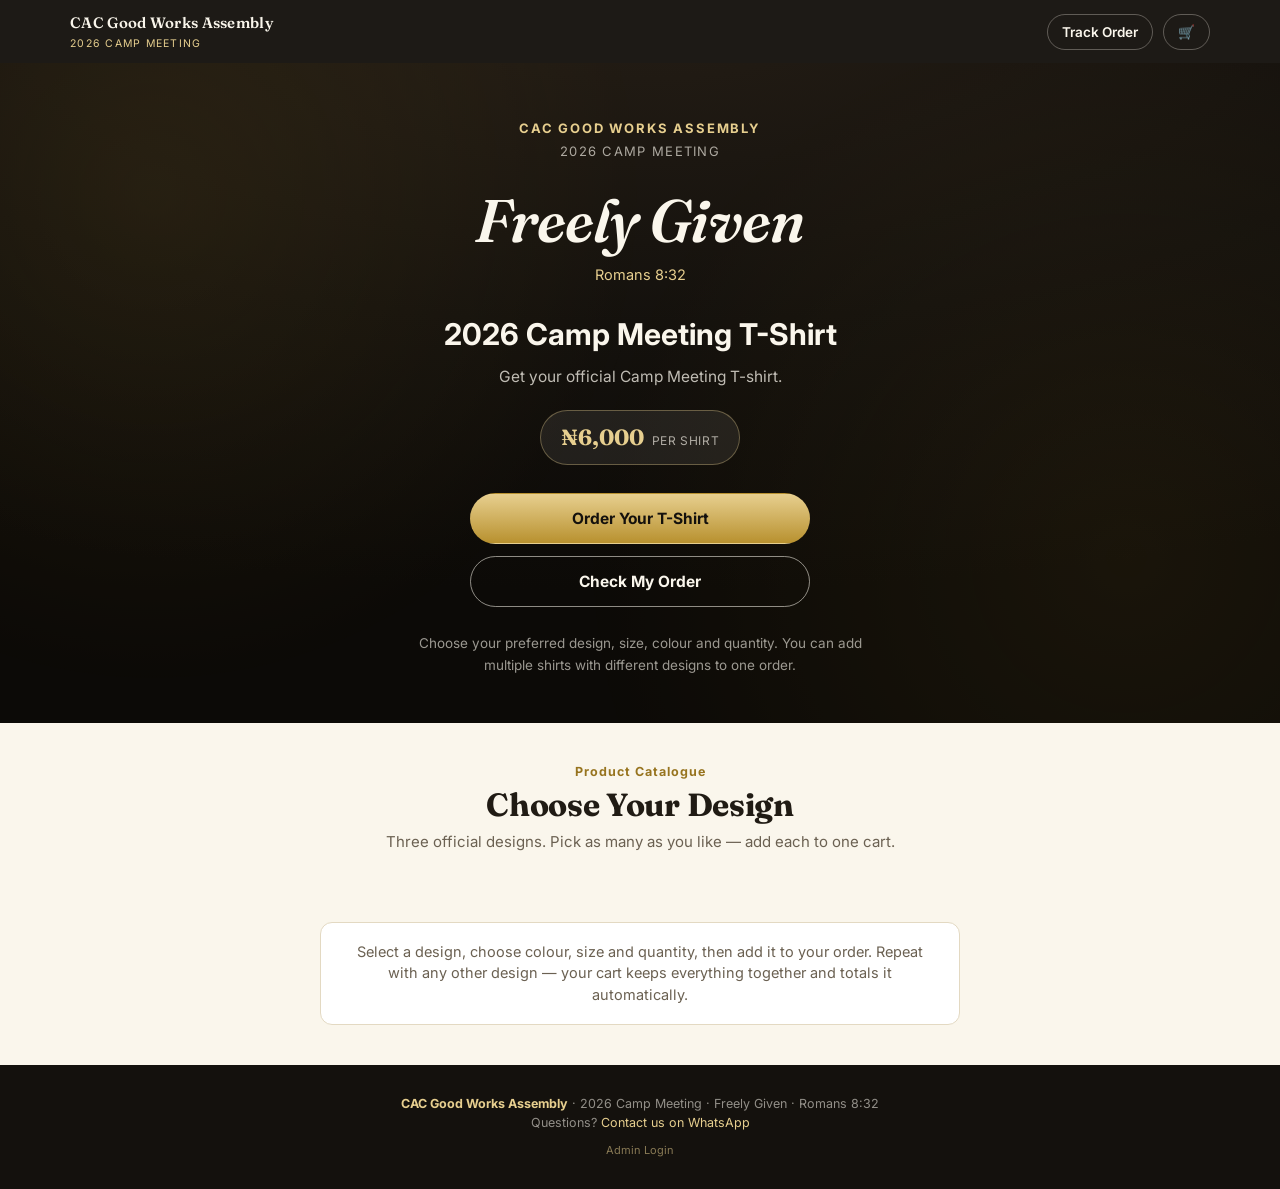
==== commit 86aea755: "Update WhatsApp link in footer to a placeholder" ====
--- a/index.html
+++ b/index.html
@@ -292,7 +292,7 @@
 <!-- ===================== FOOTER ===================== -->
 <footer class="site-footer">
   <strong>CAC Good Works Assembly</strong> · 2026 Camp Meeting · Freely Given · Romans 8:32<br>
-  Questions? <a href="wa.me/2349036631218" id="footerWhatsapp">Contact us on WhatsApp</a>
+  Questions? <a href="#" id="footerWhatsapp">Contact us on WhatsApp</a>
   <div style="margin-top:10px;opacity:.55;font-size:11px;"><a href="admin.html">Admin Login</a></div>
 </footer>
 
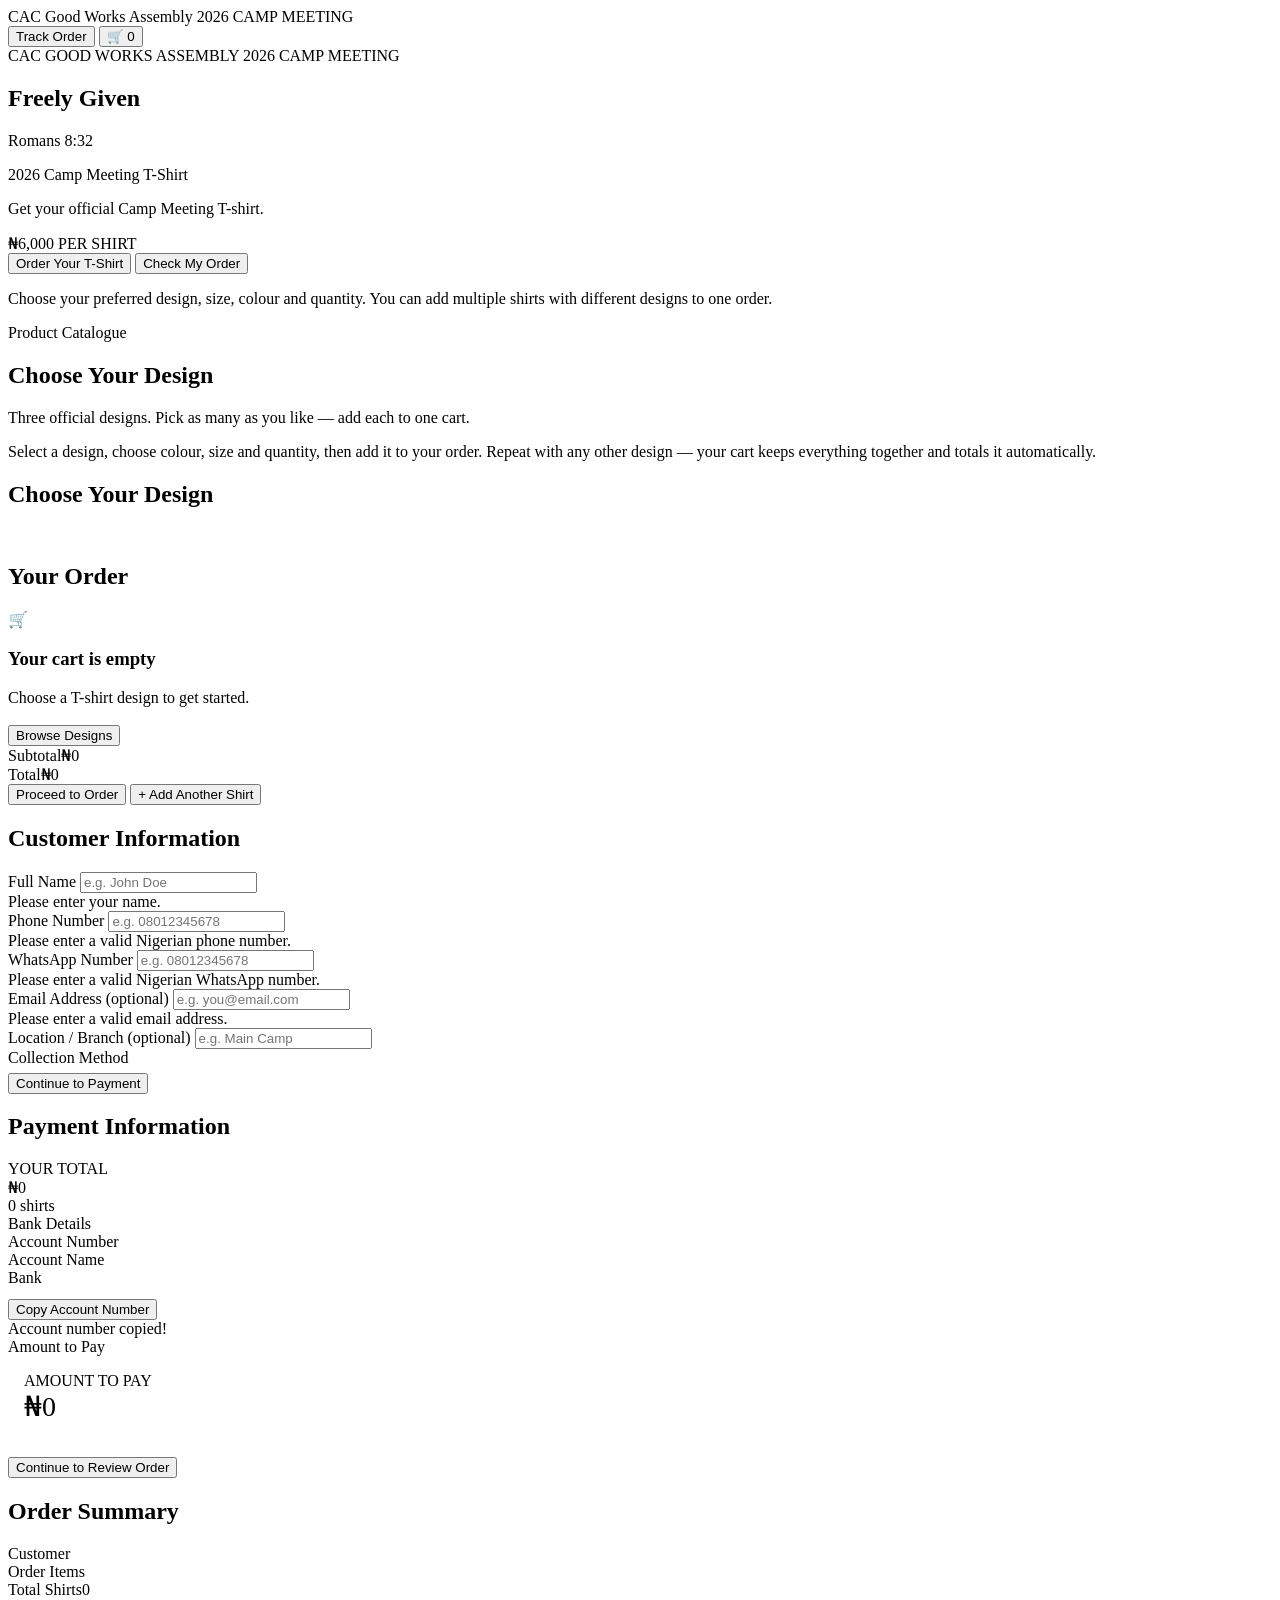
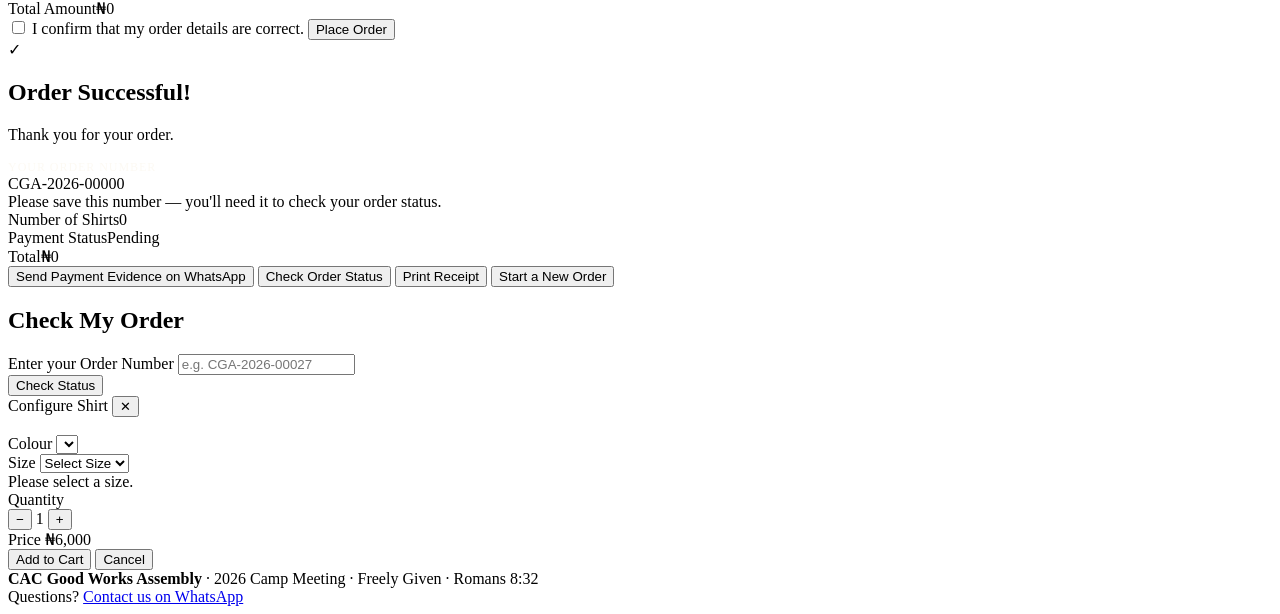
==== commit 362bb529: "Add files via upload" ====
--- a/index.html
+++ b/index.html
@@ -7,9 +7,9 @@
 <meta name="description" content="Order your official 2026 Camp Meeting T-shirt — Freely Given, Romans 8:32.">
 <meta name="theme-color" content="#14110d">
 <link rel="manifest" href="manifest.json">
-<link rel="icon" href="icon-192.png">
-<link rel="apple-touch-icon" href="icon-192.png">
-<link rel="stylesheet" href="styles.css">
+<link rel="icon" href="icons/icon-192.png">
+<link rel="apple-touch-icon" href="icons/icon-192.png">
+<link rel="stylesheet" href="css/styles.css">
 </head>
 <body>
 
@@ -293,21 +293,12 @@
 <footer class="site-footer">
   <strong>CAC Good Works Assembly</strong> · 2026 Camp Meeting · Freely Given · Romans 8:32<br>
   Questions? <a href="#" id="footerWhatsapp">Contact us on WhatsApp</a>
-  <div style="margin-top:10px;opacity:.55;font-size:11px;"><a href="admin.html">Admin Login</a></div>
 </footer>
 
 <div class="toast" id="toast"></div>
 
-<script src="config.js"></script>
-<script src="db.js"></script>
-
-<!-- Firebase (compat SDK) — only used when FIREBASE.enabled is true in js/config.js.
-     Harmless to leave in place otherwise; see js/firebase-db.js. -->
-<script src="https://www.gstatic.com/firebasejs/10.13.2/firebase-app-compat.js"></script>
-<script src="https://www.gstatic.com/firebasejs/10.13.2/firebase-firestore-compat.js"></script>
-<script src="https://www.gstatic.com/firebasejs/10.13.2/firebase-auth-compat.js"></script>
-<script src="firebase-db.js"></script>
-
-<script src="app.js"></script>
+<script src="js/config.js"></script>
+<script src="js/db.js"></script>
+<script src="js/app.js"></script>
 </body>
 </html>
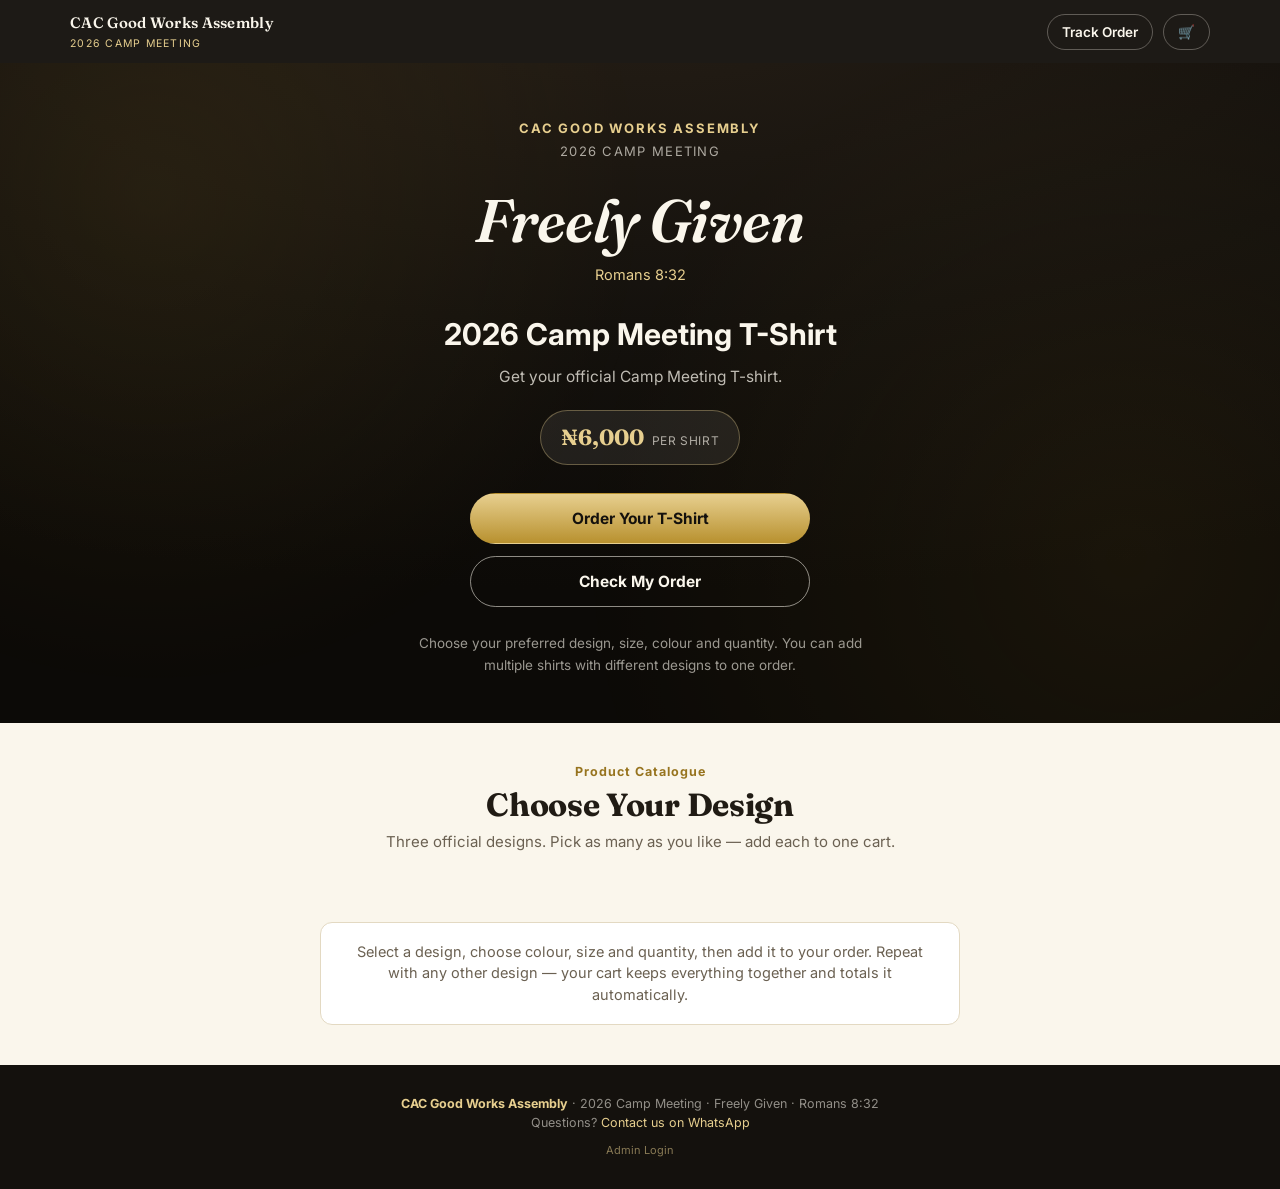
==== commit 548d1c13: "Update HTML links and add Firebase scripts" ====
--- a/index.html
+++ b/index.html
@@ -7,9 +7,9 @@
 <meta name="description" content="Order your official 2026 Camp Meeting T-shirt — Freely Given, Romans 8:32.">
 <meta name="theme-color" content="#14110d">
 <link rel="manifest" href="manifest.json">
-<link rel="icon" href="icons/icon-192.png">
-<link rel="apple-touch-icon" href="icons/icon-192.png">
-<link rel="stylesheet" href="css/styles.css">
+<link rel="icon" href="icon-192.png">
+<link rel="apple-touch-icon" href="icon-192.png">
+<link rel="stylesheet" href="styles.css">
 </head>
 <body>
 
@@ -293,12 +293,21 @@
 <footer class="site-footer">
   <strong>CAC Good Works Assembly</strong> · 2026 Camp Meeting · Freely Given · Romans 8:32<br>
   Questions? <a href="#" id="footerWhatsapp">Contact us on WhatsApp</a>
+  <div style="margin-top:10px;opacity:.55;font-size:11px;"><a href="admin.html">Admin Login</a></div>
 </footer>
 
 <div class="toast" id="toast"></div>
 
-<script src="js/config.js"></script>
-<script src="js/db.js"></script>
-<script src="js/app.js"></script>
+<script src="config.js"></script>
+<script src="db.js"></script>
+
+<!-- Firebase (compat SDK) — only used when FIREBASE.enabled is true in js/config.js.
+     Harmless to leave in place otherwise; see js/firebase-db.js. -->
+<script src="https://www.gstatic.com/firebasejs/10.13.2/firebase-app-compat.js"></script>
+<script src="https://www.gstatic.com/firebasejs/10.13.2/firebase-firestore-compat.js"></script>
+<script src="https://www.gstatic.com/firebasejs/10.13.2/firebase-auth-compat.js"></script>
+<script src="firebase-db.js"></script>
+
+<script src="app.js"></script>
 </body>
 </html>
--- a/styles.css
+++ b/styles.css
@@ -0,0 +1,416 @@
+/* =========================================================================
+   CAC GOOD WORKS ASSEMBLY — 2026 CAMP MEETING · "FREELY GIVEN"
+   Design system: ink black + church gold on warm parchment, a deep wine
+   accent used sparingly for signal (errors, pending states). Fraunces for
+   ceremonial/display moments, Inter for every working interface element.
+   ========================================================================= */
+
+@import url('https://fonts.googleapis.com/css2?family=Fraunces:ital,opsz,wght@0,9..144,400;0,9..144,600;0,9..144,700;1,9..144,500&family=Inter:wght@400;500;600;700;800&display=swap');
+
+:root{
+  --ink: #14110d;
+  --ink-soft: #2b241c;
+  --gold: #b8912f;
+  --gold-deep: #97741f;
+  --gold-light: #e7cf8f;
+  --parchment: #faf6ec;
+  --parchment-dim: #f1ead9;
+  --paper: #ffffff;
+  --wine: #7a2331;
+  --wine-soft: #f6e6e5;
+  --green: #2f6b3f;
+  --green-soft: #e6f0e6;
+  --line: #e3d9c2;
+  --text: #201b14;
+  --text-muted: #6b6152;
+  --radius-s: 6px;
+  --radius-m: 12px;
+  --radius-l: 22px;
+  --shadow: 0 10px 30px -14px rgba(20,17,13,0.35);
+  --shadow-soft: 0 4px 16px -8px rgba(20,17,13,0.25);
+  --maxw: 1180px;
+  --font-display: 'Fraunces', serif;
+  --font-body: 'Inter', sans-serif;
+}
+
+*,*::before,*::after{ box-sizing: border-box; }
+html{ scroll-behavior: smooth; }
+body{
+  margin:0;
+  font-family: var(--font-body);
+  background: var(--parchment);
+  color: var(--text);
+  -webkit-font-smoothing: antialiased;
+  line-height: 1.5;
+}
+img{ max-width:100%; display:block; }
+button{ font-family: inherit; cursor:pointer; }
+a{ color: inherit; }
+h1,h2,h3,h4{ font-family: var(--font-display); margin:0; line-height:1.12; letter-spacing: -0.01em; }
+p{ margin:0; }
+.container{ max-width: var(--maxw); margin:0 auto; padding: 0 20px; }
+
+:focus-visible{ outline: 3px solid var(--gold); outline-offset: 2px; }
+
+.hidden{ display:none !important; }
+.sr-only{ position:absolute; width:1px; height:1px; overflow:hidden; clip:rect(0 0 0 0); white-space:nowrap; }
+
+/* ---------- Buttons ---------- */
+.btn{
+  display:inline-flex; align-items:center; justify-content:center; gap:8px;
+  padding: 15px 24px; border-radius: 999px; border: 1.5px solid transparent;
+  font-weight: 700; font-size: 15.5px; text-decoration:none;
+  transition: transform .15s ease, box-shadow .15s ease, background .15s ease, border-color .15s ease;
+  min-height: 50px; white-space: nowrap;
+}
+.btn:active{ transform: scale(0.98); }
+.btn-primary{ background: var(--ink); color: var(--parchment); }
+.btn-primary:hover{ background: #000; box-shadow: var(--shadow-soft); }
+.btn-gold{ background: linear-gradient(180deg, var(--gold-light), var(--gold)); color: var(--ink); }
+.btn-gold:hover{ box-shadow: 0 8px 20px -8px rgba(151,116,31,.6); }
+.btn-outline{ background: transparent; border-color: var(--ink); color: var(--ink); }
+.btn-outline:hover{ background: var(--ink); color: var(--parchment); }
+.btn-outline-light{ background: transparent; border-color: rgba(250,246,236,.55); color: var(--parchment); }
+.btn-outline-light:hover{ background: rgba(250,246,236,.12); }
+.btn-ghost{ background: transparent; color: var(--text); border-color: var(--line); }
+.btn-ghost:hover{ background: var(--parchment-dim); }
+.btn-danger{ background: var(--wine); color:#fff; }
+.btn-danger:hover{ background:#611a25; }
+.btn-block{ width:100%; }
+.btn-sm{ padding: 9px 16px; min-height: 38px; font-size: 13.5px; border-radius: 999px; }
+.btn:disabled{ opacity:.5; cursor:not-allowed; transform:none; box-shadow:none; }
+
+/* ---------- Top nav ---------- */
+.topbar{
+  position: sticky; top:0; z-index: 40;
+  background: rgba(20,17,13,.96); backdrop-filter: blur(6px);
+  color: var(--parchment);
+}
+.topbar-inner{
+  display:flex; align-items:center; justify-content:space-between;
+  padding: 12px 20px; max-width: var(--maxw); margin: 0 auto;
+}
+.brandmark{ display:flex; flex-direction:column; gap:1px; cursor:pointer; }
+.brandmark .name{ font-family: var(--font-display); font-weight:600; font-size: 15px; letter-spacing:.02em; }
+.brandmark .tag{ font-size: 10.5px; color: var(--gold-light); letter-spacing:.12em; }
+.topbar-actions{ display:flex; align-items:center; gap:10px; }
+.icon-btn{
+  background: transparent; border: 1.5px solid rgba(250,246,236,.3); color: var(--parchment);
+  border-radius: 999px; padding: 9px 14px; font-size: 13.5px; font-weight:600;
+  display:flex; align-items:center; gap:7px;
+}
+.icon-btn:hover{ border-color: var(--gold-light); color: var(--gold-light); }
+.cart-count{
+  background: var(--gold); color: var(--ink); font-size: 11.5px; font-weight:800;
+  min-width: 19px; height:19px; border-radius:999px; display:flex; align-items:center; justify-content:center; padding:0 5px;
+}
+
+/* ---------- Progress steps ---------- */
+.progress{ display:flex; align-items:center; gap:6px; padding: 14px 20px; max-width: var(--maxw); margin:0 auto; overflow-x:auto; }
+.progress-step{ display:flex; align-items:center; gap:8px; flex-shrink:0; }
+.progress-dot{
+  width:24px; height:24px; border-radius:50%; display:flex; align-items:center; justify-content:center;
+  font-size:11.5px; font-weight:800; background: var(--parchment-dim); color: var(--text-muted); border: 1.5px solid var(--line);
+}
+.progress-step.active .progress-dot{ background: var(--ink); color: var(--gold-light); border-color: var(--ink); }
+.progress-step.done .progress-dot{ background: var(--green); color:#fff; border-color: var(--green); }
+.progress-label{ font-size: 12.5px; font-weight:600; color: var(--text-muted); }
+.progress-step.active .progress-label{ color: var(--text); }
+.progress-line{ width:22px; height:1.5px; background: var(--line); flex-shrink:0; }
+
+/* ---------- Hero / Landing ---------- */
+.hero{
+  background: radial-gradient(ellipse 120% 90% at 50% -10%, #241d15 0%, var(--ink) 55%, #0c0a07 100%);
+  color: var(--parchment); padding: 52px 20px 46px; text-align:center; position:relative; overflow:hidden;
+}
+.hero::before{
+  content:""; position:absolute; inset:0; opacity:.5; pointer-events:none;
+  background:
+    radial-gradient(circle at 12% 20%, rgba(184,145,47,.20), transparent 40%),
+    radial-gradient(circle at 88% 75%, rgba(184,145,47,.16), transparent 45%);
+}
+.hero-inner{ position:relative; max-width: 640px; margin:0 auto; }
+.hero-eyebrow{
+  display:inline-flex; flex-direction:column; gap:3px; margin-bottom:20px;
+}
+.hero-church{ font-size: 13px; letter-spacing:.14em; color: var(--gold-light); font-weight:700; }
+.hero-event{ font-size: 13px; letter-spacing:.1em; color: rgba(250,246,236,.65); }
+.hero-theme{
+  font-family: var(--font-display); font-weight:600; font-style:italic;
+  font-size: clamp(38px, 9vw, 60px); color: var(--parchment); margin: 6px 0 10px;
+}
+.hero-scripture{ font-size: 14.5px; color: var(--gold-light); margin-bottom:26px; }
+.hero-heading{ font-size: clamp(22px, 5vw, 30px); font-weight:700; margin-bottom:8px; }
+.hero-sub{ color: rgba(250,246,236,.75); font-size: 15.5px; margin-bottom: 22px; }
+.hero-price{
+  display:inline-flex; align-items:baseline; gap:8px; background: rgba(250,246,236,.08);
+  border:1px solid rgba(231,207,143,.35); padding: 10px 20px; border-radius:999px; margin-bottom:28px;
+}
+.hero-price .amount{ font-family: var(--font-display); font-size:22px; font-weight:700; color: var(--gold-light); }
+.hero-price .label{ font-size: 12px; color: rgba(250,246,236,.65); letter-spacing:.05em; }
+.hero-actions{ display:flex; flex-direction:column; gap:12px; max-width: 340px; margin: 0 auto; }
+.hero-note{
+  margin-top:26px; font-size:13.5px; color: rgba(250,246,236,.6); line-height:1.6; max-width: 480px; margin-left:auto; margin-right:auto;
+}
+
+/* ---------- Section shells ---------- */
+.section{ padding: 40px 20px; }
+.section-head{ text-align:center; max-width: 520px; margin: 0 auto 28px; }
+.section-kicker{ font-size:12.5px; color: var(--gold-deep); font-weight:700; letter-spacing:.08em; margin-bottom:6px; }
+.section-title{ font-size: clamp(24px,4.5vw,32px); }
+.section-sub{ margin-top:8px; color: var(--text-muted); font-size:15px; }
+
+/* ---------- Product cards ---------- */
+.catalogue-grid{
+  display:grid; grid-template-columns: 1fr; gap:20px; max-width: var(--maxw); margin:0 auto;
+}
+@media(min-width:640px){ .catalogue-grid{ grid-template-columns: 1fr 1fr; } }
+@media(min-width:980px){ .catalogue-grid{ grid-template-columns: 1fr 1fr 1fr; } }
+
+.product-card{
+  background: var(--paper); border-radius: var(--radius-l); overflow:hidden; border: 1px solid var(--line);
+  box-shadow: var(--shadow-soft); display:flex; flex-direction:column;
+}
+.product-card .thumb{ position:relative; background: var(--ink); aspect-ratio: 4/3; overflow:hidden; }
+.product-card .thumb img{ width:100%; height:100%; object-fit: cover; }
+.product-card .thumb .badge{
+  position:absolute; top:12px; left:12px; background: rgba(20,17,13,.75); color: var(--gold-light);
+  font-size:11px; font-weight:700; letter-spacing:.06em; padding:5px 10px; border-radius:999px;
+}
+.product-card .thumb .badge.sold-out{ background: var(--wine); color:#fff; }
+.product-card .body{ padding: 18px 18px 20px; display:flex; flex-direction:column; gap:10px; flex:1; }
+.product-card .name{ font-size:17.5px; font-weight:700; font-family: var(--font-display); }
+.product-card .meta{ display:flex; align-items:center; gap:8px; font-size:13px; color: var(--text-muted); }
+.swatch{ width:14px; height:14px; border-radius:50%; border:1px solid rgba(0,0,0,.15); display:inline-block; }
+.product-card .price-row{ display:flex; align-items:baseline; justify-content:space-between; margin-top:auto; padding-top:6px; }
+.product-card .price{ font-family: var(--font-display); font-size:20px; font-weight:700; }
+.product-card .avail{ font-size:12px; color: var(--green); font-weight:600; }
+.product-card .avail.out{ color: var(--wine); }
+
+/* ---------- How it works strip ---------- */
+.howto{
+  max-width: 640px; margin: 0 auto; background: var(--paper); border:1px solid var(--line);
+  border-radius: var(--radius-m); padding: 18px 20px; font-size:14.5px; color: var(--text-muted); text-align:center;
+}
+
+/* ---------- Sticky cart bar (mobile) ---------- */
+.sticky-cart{
+  position: sticky; bottom:0; z-index: 35; background: var(--ink); color: var(--parchment);
+  padding: 12px 16px; display:flex; align-items:center; justify-content:space-between;
+  box-shadow: 0 -8px 24px -12px rgba(0,0,0,.5);
+}
+.sticky-cart .info{ display:flex; flex-direction:column; }
+.sticky-cart .count{ font-size:12px; color: rgba(250,246,236,.65); }
+.sticky-cart .total{ font-family: var(--font-display); font-size:19px; font-weight:700; color: var(--gold-light); }
+
+/* ---------- Modal / sheet ---------- */
+.overlay{
+  position: fixed; inset:0; background: rgba(15,12,9,.55); z-index: 60;
+  display:flex; align-items:flex-end; justify-content:center;
+}
+@media(min-width:720px){ .overlay{ align-items:center; } }
+.sheet{
+  background: var(--paper); width:100%; max-width: 480px; border-radius: 22px 22px 0 0;
+  max-height: 92vh; overflow-y:auto; box-shadow: var(--shadow);
+  animation: sheet-up .22s ease;
+}
+@media(min-width:720px){ .sheet{ border-radius: var(--radius-l); max-height: 88vh; } }
+@keyframes sheet-up{ from{ transform: translateY(24px); opacity:0; } to{ transform:none; opacity:1; } }
+.sheet-head{ display:flex; align-items:center; justify-content:space-between; padding: 16px 20px; border-bottom:1px solid var(--line); position:sticky; top:0; background:var(--paper); z-index:2;}
+.sheet-title{ font-size:16px; font-weight:700; font-family: var(--font-display); }
+.sheet-close{ background: var(--parchment-dim); border:none; width:32px; height:32px; border-radius:50%; font-size:16px; color: var(--text-muted); }
+.sheet-body{ padding: 20px; }
+
+/* Configure form */
+.config-image{ border-radius: var(--radius-m); overflow:hidden; margin-bottom:16px; aspect-ratio: 4/3; background: var(--ink); }
+.config-image img{ width:100%; height:100%; object-fit:cover; }
+.field{ margin-bottom:16px; }
+.field label{ display:block; font-size:13px; font-weight:700; margin-bottom:7px; color: var(--ink-soft); }
+.field select, .field input{
+  width:100%; padding:13px 14px; border-radius: var(--radius-s); border:1.5px solid var(--line);
+  font-size:15px; font-family: inherit; background: var(--paper); color: var(--text);
+}
+.field select:focus, .field input:focus{ border-color: var(--gold); }
+.field-error{ color: var(--wine); font-size:12.5px; margin-top:6px; display:none; }
+.field.has-error select, .field.has-error input{ border-color: var(--wine); }
+.field.has-error .field-error{ display:block; }
+.qty-control{ display:flex; align-items:center; gap:14px; }
+.qty-btn{
+  width:44px; height:44px; border-radius:50%; border:1.5px solid var(--ink); background:var(--paper);
+  font-size:20px; font-weight:700; display:flex; align-items:center; justify-content:center;
+}
+.qty-btn:hover{ background: var(--ink); color:var(--parchment); }
+.qty-value{ font-size:19px; font-weight:700; min-width:28px; text-align:center; }
+.config-price-row{ display:flex; align-items:center; justify-content:space-between; padding:14px 0; border-top:1px dashed var(--line); margin-top:6px; }
+.config-price-row .label{ color:var(--text-muted); font-size:14px; }
+.config-price-row .value{ font-family: var(--font-display); font-size:22px; font-weight:700; }
+.sheet-actions{ display:flex; flex-direction:column; gap:10px; margin-top:14px; }
+
+/* ---------- Cart list ---------- */
+.cart-item{ display:flex; gap:12px; padding:14px 0; border-bottom:1px solid var(--line); }
+.cart-item img{ width:64px; height:64px; border-radius: var(--radius-s); object-fit:cover; background:var(--ink); flex-shrink:0; }
+.cart-item .info{ flex:1; min-width:0; }
+.cart-item .name{ font-weight:700; font-size:14.5px; }
+.cart-item .attrs{ font-size:13px; color: var(--text-muted); margin-top:2px; }
+.cart-item .row2{ display:flex; align-items:center; justify-content:space-between; margin-top:8px; }
+.cart-item .subtotal{ font-weight:700; font-family: var(--font-display); }
+.cart-item .actions{ display:flex; gap:14px; }
+.cart-item .actions button{ background:none; border:none; font-size:12.5px; font-weight:700; color: var(--text-muted); padding:0; text-decoration:underline; }
+.cart-item .actions button.remove{ color: var(--wine); }
+
+.totals-box{ background: var(--parchment-dim); border-radius: var(--radius-m); padding:16px 18px; margin-top:10px; }
+.totals-row{ display:flex; justify-content:space-between; font-size:14.5px; padding:4px 0; color: var(--text-muted); }
+.totals-row.grand{ color: var(--text); font-weight:800; font-size:18px; font-family: var(--font-display); border-top:1px dashed var(--line); margin-top:8px; padding-top:12px; }
+
+.empty-state{ text-align:center; padding: 44px 20px; color: var(--text-muted); }
+.empty-state .icon{ font-size:40px; margin-bottom:14px; }
+.empty-state h3{ font-family: var(--font-display); color: var(--text); margin-bottom:6px; }
+
+/* ---------- Screens ---------- */
+.screen{ min-height: 60vh; }
+.screen-header{ padding: 22px 20px 4px; max-width: var(--maxw); margin:0 auto; }
+.screen-header h2{ font-size: clamp(21px,4vw,26px); }
+.screen-body{ max-width: 640px; margin:0 auto; padding: 20px; }
+.screen-body.wide{ max-width: var(--maxw); }
+
+.card{ background: var(--paper); border:1px solid var(--line); border-radius: var(--radius-m); padding:20px; }
+.card + .card{ margin-top:16px; }
+.card-title{ font-size:15px; font-weight:800; text-transform:uppercase; letter-spacing:.05em; color: var(--ink-soft); margin-bottom:14px; }
+
+.form-grid{ display:grid; grid-template-columns:1fr; gap:14px; }
+@media(min-width:560px){ .form-grid.two{ grid-template-columns:1fr 1fr; } }
+.radio-group{ display:flex; flex-wrap:wrap; gap:10px; }
+.radio-chip{ border:1.5px solid var(--line); border-radius:999px; padding:10px 16px; font-size:13.5px; font-weight:600; cursor:pointer; }
+.radio-chip input{ display:none; }
+.radio-chip.checked{ background: var(--ink); color: var(--parchment); border-color: var(--ink); }
+
+.pay-highlight{ background: linear-gradient(180deg,#1c170f,var(--ink)); color: var(--parchment); border-radius: var(--radius-m); padding: 22px; text-align:center; }
+.pay-highlight .label{ font-size:12.5px; letter-spacing:.08em; color: rgba(250,246,236,.6); }
+.pay-highlight .amount{ font-family: var(--font-display); font-size: 38px; font-weight:700; color: var(--gold-light); margin:4px 0; }
+.bank-detail{ display:flex; justify-content:space-between; align-items:center; padding:12px 0; border-bottom:1px solid var(--line); }
+.bank-detail:last-child{ border-bottom:none; }
+.bank-detail .k{ font-size:13px; color: var(--text-muted); }
+.bank-detail .v{ font-weight:700; font-size:15px; }
+.copy-row{ display:flex; align-items:center; gap:10px; }
+.copy-toast{ font-size:12.5px; color: var(--green); font-weight:700; margin-top:8px; display:none; }
+.copy-toast.show{ display:block; }
+
+.whatsapp-btn{ background:#25D366; color:#fff; }
+.whatsapp-btn:hover{ background:#1fbd5a; }
+
+.summary-item{ display:flex; justify-content:space-between; padding:10px 0; border-bottom:1px solid var(--line); font-size:14.5px; }
+.summary-item:last-child{ border-bottom:none; }
+.summary-item .l{ color: var(--text-muted); }
+.summary-item .r{ font-weight:700; }
+
+.checkbox-row{ display:flex; align-items:flex-start; gap:10px; margin: 18px 0; font-size:14px; }
+.checkbox-row input{ margin-top:3px; width:18px; height:18px; }
+
+.confirm-hero{ text-align:center; padding: 30px 20px; }
+.confirm-check{ width:64px; height:64px; border-radius:50%; background: var(--green-soft); color: var(--green); display:flex; align-items:center; justify-content:center; margin:0 auto 16px; font-size:30px; }
+.order-number-box{ background: var(--ink); color: var(--gold-light); border-radius: var(--radius-m); padding: 20px; text-align:center; margin: 18px 0; }
+.order-number-box .num{ font-family: var(--font-display); font-size:26px; font-weight:700; letter-spacing:.03em; }
+.order-number-box .hint{ color: rgba(250,246,236,.6); font-size:12.5px; margin-top:6px; }
+
+/* ---------- Tracker ---------- */
+.tracker{ display:flex; flex-direction:column; gap:0; margin: 20px 0; }
+.tracker-step{ display:flex; gap:14px; }
+.tracker-step .rail{ display:flex; flex-direction:column; align-items:center; }
+.tracker-dot{ width:26px; height:26px; border-radius:50%; border:2px solid var(--line); background:var(--paper); flex-shrink:0; display:flex; align-items:center; justify-content:center; font-size:13px; }
+.tracker-step.done .tracker-dot{ background: var(--green); border-color: var(--green); color:#fff; }
+.tracker-step.current .tracker-dot{ background: var(--ink); border-color: var(--ink); color: var(--gold-light); }
+.tracker-connector{ width:2px; flex:1; background: var(--line); min-height:26px; }
+.tracker-step.done .tracker-connector{ background: var(--green); }
+.tracker-step .content{ padding-bottom:26px; padding-top:2px; }
+.tracker-step .content .t{ font-weight:700; font-size:14.5px; }
+.tracker-step .content .d{ font-size:12.5px; color: var(--text-muted); }
+
+.status-badge{ display:inline-flex; padding:5px 12px; border-radius:999px; font-size:12px; font-weight:700; }
+.status-badge.pending{ background: var(--wine-soft); color: var(--wine); }
+.status-badge.confirmed{ background: var(--green-soft); color: var(--green); }
+.status-badge.cancelled{ background:#eee; color:#777; }
+
+/* ---------- Footer ---------- */
+.site-footer{ background: var(--ink); color: rgba(250,246,236,.55); text-align:center; padding: 30px 20px; font-size:12.5px; }
+.site-footer strong{ color: var(--gold-light); }
+.site-footer a{ color: var(--gold-light); text-decoration:none; }
+
+/* ---------- Toast / loading ---------- */
+.toast{
+  position: fixed; left:50%; bottom: 90px; transform: translateX(-50%); background: var(--ink); color:var(--parchment);
+  padding: 12px 20px; border-radius:999px; font-size:13.5px; font-weight:600; z-index: 90; box-shadow: var(--shadow);
+  opacity:0; pointer-events:none; transition: opacity .2s ease, transform .2s ease;
+}
+.toast.show{ opacity:1; transform: translateX(-50%) translateY(-6px); }
+.spinner{ width:18px; height:18px; border-radius:50%; border:2.5px solid rgba(255,255,255,.35); border-top-color:#fff; animation: spin .7s linear infinite; }
+@keyframes spin{ to{ transform: rotate(360deg); } }
+.loading-line{ display:flex; align-items:center; gap:10px; justify-content:center; padding: 30px; color: var(--text-muted); font-size:14px; }
+
+/* =========================================================================
+   ADMIN
+   ========================================================================= */
+.admin-shell{ display:flex; min-height:100vh; }
+.admin-side{ width:230px; background: var(--ink); color: var(--parchment); flex-shrink:0; display:flex; flex-direction:column; }
+.admin-side .brand{ padding:22px 20px; border-bottom:1px solid rgba(250,246,236,.12); }
+.admin-side .brand .name{ font-family: var(--font-display); font-weight:600; font-size:15px; }
+.admin-side .brand .tag{ font-size:11px; color: var(--gold-light); }
+.admin-nav{ display:flex; flex-direction:column; padding: 12px; gap:2px; flex:1; }
+.admin-nav button{
+  text-align:left; background:none; border:none; color: rgba(250,246,236,.75); padding: 12px 14px;
+  border-radius: var(--radius-s); font-size:14px; font-weight:600; display:flex; align-items:center; gap:10px;
+}
+.admin-nav button:hover{ background: rgba(250,246,236,.06); }
+.admin-nav button.active{ background: var(--gold); color: var(--ink); }
+.admin-side .logout{ padding:16px; border-top:1px solid rgba(250,246,236,.12); }
+.admin-main{ flex:1; min-width:0; background: var(--parchment); }
+.admin-topbar{ display:flex; align-items:center; justify-content:space-between; padding: 16px 24px; border-bottom:1px solid var(--line); background: var(--paper); position:sticky; top:0; z-index:10; }
+.admin-topbar h1{ font-size:19px; }
+.admin-content{ padding: 22px 24px 60px; }
+
+.stat-grid{ display:grid; grid-template-columns: repeat(auto-fit,minmax(160px,1fr)); gap:14px; margin-bottom: 22px; }
+.stat-card{ background: var(--paper); border:1px solid var(--line); border-radius: var(--radius-m); padding:16px 18px; }
+.stat-card .label{ font-size:12px; color: var(--text-muted); font-weight:600; text-transform:uppercase; letter-spacing:.04em; }
+.stat-card .value{ font-family: var(--font-display); font-size:26px; font-weight:700; margin-top:6px; }
+.stat-card.accent .value{ color: var(--gold-deep); }
+.stat-card.warn .value{ color: var(--wine); }
+.stat-card.good .value{ color: var(--green); }
+
+.admin-toolbar{ display:flex; flex-wrap:wrap; gap:10px; margin-bottom:16px; align-items:center; }
+.admin-toolbar input, .admin-toolbar select{
+  padding:10px 12px; border-radius: var(--radius-s); border:1.5px solid var(--line); font-size:13.5px; background: var(--paper); font-family:inherit;
+}
+.table-wrap{ background: var(--paper); border:1px solid var(--line); border-radius: var(--radius-m); overflow-x:auto; }
+table{ width:100%; border-collapse:collapse; font-size:13.5px; min-width:820px; }
+th{ text-align:left; padding:12px 14px; background: var(--parchment-dim); color: var(--ink-soft); font-weight:700; font-size:12px; text-transform:uppercase; letter-spacing:.03em; white-space:nowrap; }
+td{ padding:12px 14px; border-top:1px solid var(--line); vertical-align:middle; white-space:nowrap; }
+tr:hover td{ background: #fbf9f3; }
+.row-actions{ display:flex; gap:8px; }
+.row-actions button{ background:none; border:1px solid var(--line); border-radius:6px; padding:5px 9px; font-size:12px; font-weight:600; }
+.row-actions button:hover{ background: var(--parchment-dim); }
+
+.login-shell{ min-height:100vh; display:flex; align-items:center; justify-content:center; background: var(--ink); padding:20px; }
+.login-card{ background: var(--paper); border-radius: var(--radius-l); padding: 34px 30px; max-width: 380px; width:100%; box-shadow: var(--shadow); }
+.login-card .brand{ text-align:center; margin-bottom:22px; }
+.login-card .brand .name{ font-family: var(--font-display); font-weight:600; }
+.login-card .brand .tag{ font-size:11.5px; color: var(--gold-deep); }
+.login-error{ color: var(--wine); font-size:13px; margin-top:10px; display:none; }
+.login-error.show{ display:block; }
+
+.modal-panel{ max-width:640px; }
+.detail-grid{ display:grid; grid-template-columns:1fr 1fr; gap: 14px 20px; margin-bottom:16px; }
+.detail-grid .k{ font-size:11.5px; text-transform:uppercase; letter-spacing:.04em; color: var(--text-muted); }
+.detail-grid .v{ font-weight:600; font-size:14.5px; }
+
+.production-table th, .production-table td{ text-align:center; }
+.production-table th:first-child, .production-table td:first-child{ text-align:left; }
+
+@media print{
+  .no-print{ display:none !important; }
+  body{ background:#fff; }
+}
+
+@media(max-width: 880px){
+  .admin-side{ position: fixed; left:0; top:0; bottom:0; transform: translateX(-100%); transition: transform .2s ease; z-index:80; }
+  .admin-side.open{ transform:none; }
+  .admin-topbar .menu-btn{ display:inline-flex; }
+}
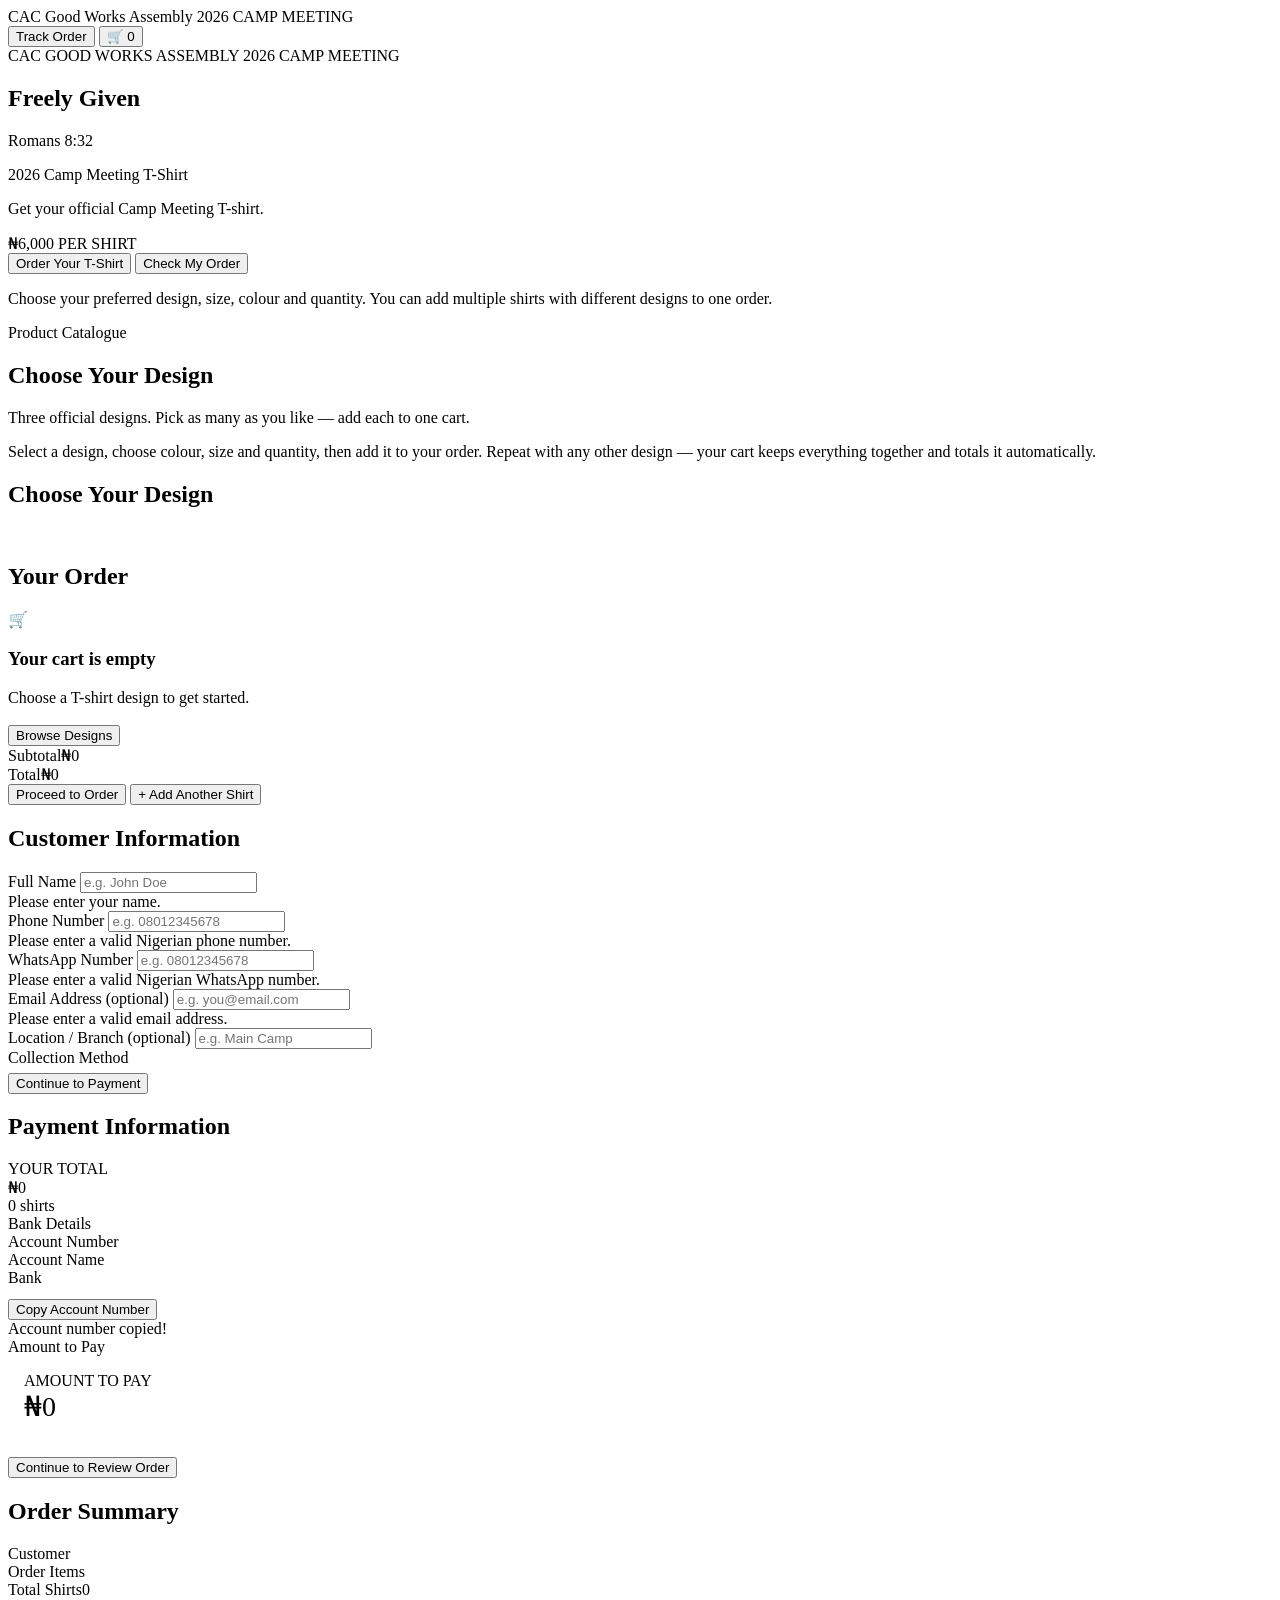
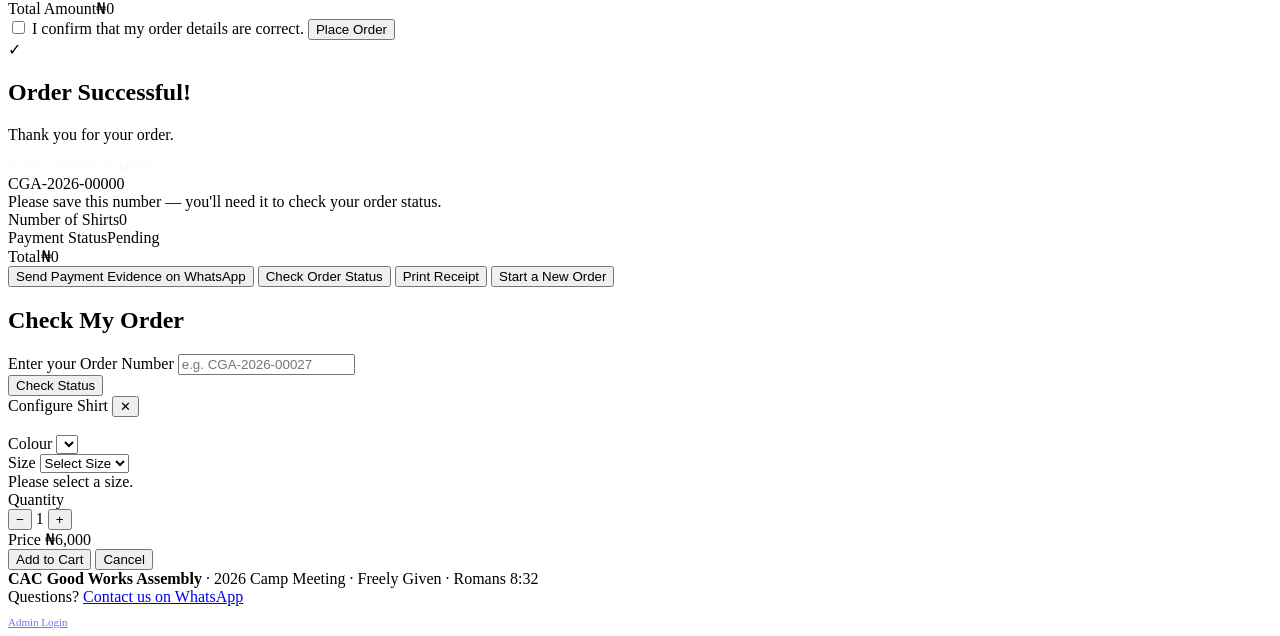
==== commit 29a61053: "Add files via upload" ====
--- a/index.html
+++ b/index.html
@@ -7,9 +7,9 @@
 <meta name="description" content="Order your official 2026 Camp Meeting T-shirt — Freely Given, Romans 8:32.">
 <meta name="theme-color" content="#14110d">
 <link rel="manifest" href="manifest.json">
-<link rel="icon" href="icon-192.png">
-<link rel="apple-touch-icon" href="icon-192.png">
-<link rel="stylesheet" href="styles.css">
+<link rel="icon" href="icons/icon-192.png">
+<link rel="apple-touch-icon" href="icons/icon-192.png">
+<link rel="stylesheet" href="css/styles.css">
 </head>
 <body>
 
@@ -298,16 +298,16 @@
 
 <div class="toast" id="toast"></div>
 
-<script src="config.js"></script>
-<script src="db.js"></script>
+<script src="js/config.js"></script>
+<script src="js/db.js"></script>
 
 <!-- Firebase (compat SDK) — only used when FIREBASE.enabled is true in js/config.js.
      Harmless to leave in place otherwise; see js/firebase-db.js. -->
 <script src="https://www.gstatic.com/firebasejs/10.13.2/firebase-app-compat.js"></script>
 <script src="https://www.gstatic.com/firebasejs/10.13.2/firebase-firestore-compat.js"></script>
 <script src="https://www.gstatic.com/firebasejs/10.13.2/firebase-auth-compat.js"></script>
-<script src="firebase-db.js"></script>
-
-<script src="app.js"></script>
+<script src="js/firebase-db.js"></script>
+
+<script src="js/app.js"></script>
 </body>
 </html>
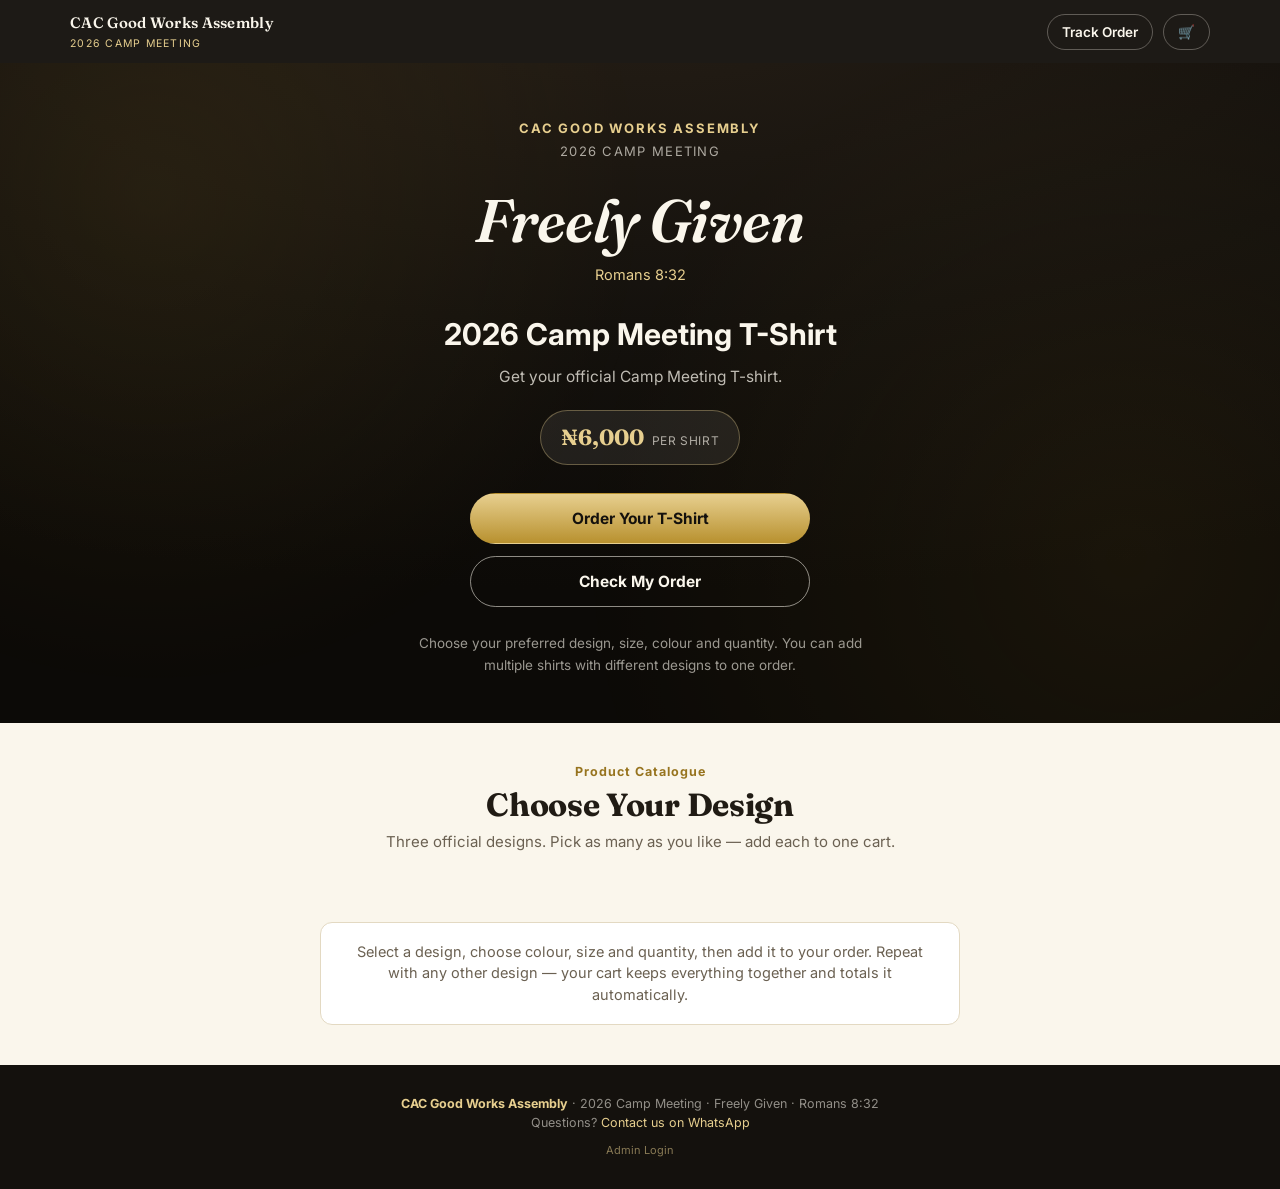
==== commit dc096279: "Update paths for icons and scripts in index.html" ====
--- a/index.html
+++ b/index.html
@@ -7,9 +7,9 @@
 <meta name="description" content="Order your official 2026 Camp Meeting T-shirt — Freely Given, Romans 8:32.">
 <meta name="theme-color" content="#14110d">
 <link rel="manifest" href="manifest.json">
-<link rel="icon" href="icons/icon-192.png">
-<link rel="apple-touch-icon" href="icons/icon-192.png">
-<link rel="stylesheet" href="css/styles.css">
+<link rel="icon" href="icon-192.png">
+<link rel="apple-touch-icon" href="icon-192.png">
+<link rel="stylesheet" href="styles.css">
 </head>
 <body>
 
@@ -298,16 +298,16 @@
 
 <div class="toast" id="toast"></div>
 
-<script src="js/config.js"></script>
-<script src="js/db.js"></script>
+<script src="config.js"></script>
+<script src="db.js"></script>
 
 <!-- Firebase (compat SDK) — only used when FIREBASE.enabled is true in js/config.js.
      Harmless to leave in place otherwise; see js/firebase-db.js. -->
 <script src="https://www.gstatic.com/firebasejs/10.13.2/firebase-app-compat.js"></script>
 <script src="https://www.gstatic.com/firebasejs/10.13.2/firebase-firestore-compat.js"></script>
 <script src="https://www.gstatic.com/firebasejs/10.13.2/firebase-auth-compat.js"></script>
-<script src="js/firebase-db.js"></script>
-
-<script src="js/app.js"></script>
+<script src="firebase-db.js"></script>
+
+<script src="app.js"></script>
 </body>
 </html>
--- a/styles.css
+++ b/styles.css
@@ -0,0 +1,416 @@
+/* =========================================================================
+   CAC GOOD WORKS ASSEMBLY — 2026 CAMP MEETING · "FREELY GIVEN"
+   Design system: ink black + church gold on warm parchment, a deep wine
+   accent used sparingly for signal (errors, pending states). Fraunces for
+   ceremonial/display moments, Inter for every working interface element.
+   ========================================================================= */
+
+@import url('https://fonts.googleapis.com/css2?family=Fraunces:ital,opsz,wght@0,9..144,400;0,9..144,600;0,9..144,700;1,9..144,500&family=Inter:wght@400;500;600;700;800&display=swap');
+
+:root{
+  --ink: #14110d;
+  --ink-soft: #2b241c;
+  --gold: #b8912f;
+  --gold-deep: #97741f;
+  --gold-light: #e7cf8f;
+  --parchment: #faf6ec;
+  --parchment-dim: #f1ead9;
+  --paper: #ffffff;
+  --wine: #7a2331;
+  --wine-soft: #f6e6e5;
+  --green: #2f6b3f;
+  --green-soft: #e6f0e6;
+  --line: #e3d9c2;
+  --text: #201b14;
+  --text-muted: #6b6152;
+  --radius-s: 6px;
+  --radius-m: 12px;
+  --radius-l: 22px;
+  --shadow: 0 10px 30px -14px rgba(20,17,13,0.35);
+  --shadow-soft: 0 4px 16px -8px rgba(20,17,13,0.25);
+  --maxw: 1180px;
+  --font-display: 'Fraunces', serif;
+  --font-body: 'Inter', sans-serif;
+}
+
+*,*::before,*::after{ box-sizing: border-box; }
+html{ scroll-behavior: smooth; }
+body{
+  margin:0;
+  font-family: var(--font-body);
+  background: var(--parchment);
+  color: var(--text);
+  -webkit-font-smoothing: antialiased;
+  line-height: 1.5;
+}
+img{ max-width:100%; display:block; }
+button{ font-family: inherit; cursor:pointer; }
+a{ color: inherit; }
+h1,h2,h3,h4{ font-family: var(--font-display); margin:0; line-height:1.12; letter-spacing: -0.01em; }
+p{ margin:0; }
+.container{ max-width: var(--maxw); margin:0 auto; padding: 0 20px; }
+
+:focus-visible{ outline: 3px solid var(--gold); outline-offset: 2px; }
+
+.hidden{ display:none !important; }
+.sr-only{ position:absolute; width:1px; height:1px; overflow:hidden; clip:rect(0 0 0 0); white-space:nowrap; }
+
+/* ---------- Buttons ---------- */
+.btn{
+  display:inline-flex; align-items:center; justify-content:center; gap:8px;
+  padding: 15px 24px; border-radius: 999px; border: 1.5px solid transparent;
+  font-weight: 700; font-size: 15.5px; text-decoration:none;
+  transition: transform .15s ease, box-shadow .15s ease, background .15s ease, border-color .15s ease;
+  min-height: 50px; white-space: nowrap;
+}
+.btn:active{ transform: scale(0.98); }
+.btn-primary{ background: var(--ink); color: var(--parchment); }
+.btn-primary:hover{ background: #000; box-shadow: var(--shadow-soft); }
+.btn-gold{ background: linear-gradient(180deg, var(--gold-light), var(--gold)); color: var(--ink); }
+.btn-gold:hover{ box-shadow: 0 8px 20px -8px rgba(151,116,31,.6); }
+.btn-outline{ background: transparent; border-color: var(--ink); color: var(--ink); }
+.btn-outline:hover{ background: var(--ink); color: var(--parchment); }
+.btn-outline-light{ background: transparent; border-color: rgba(250,246,236,.55); color: var(--parchment); }
+.btn-outline-light:hover{ background: rgba(250,246,236,.12); }
+.btn-ghost{ background: transparent; color: var(--text); border-color: var(--line); }
+.btn-ghost:hover{ background: var(--parchment-dim); }
+.btn-danger{ background: var(--wine); color:#fff; }
+.btn-danger:hover{ background:#611a25; }
+.btn-block{ width:100%; }
+.btn-sm{ padding: 9px 16px; min-height: 38px; font-size: 13.5px; border-radius: 999px; }
+.btn:disabled{ opacity:.5; cursor:not-allowed; transform:none; box-shadow:none; }
+
+/* ---------- Top nav ---------- */
+.topbar{
+  position: sticky; top:0; z-index: 40;
+  background: rgba(20,17,13,.96); backdrop-filter: blur(6px);
+  color: var(--parchment);
+}
+.topbar-inner{
+  display:flex; align-items:center; justify-content:space-between;
+  padding: 12px 20px; max-width: var(--maxw); margin: 0 auto;
+}
+.brandmark{ display:flex; flex-direction:column; gap:1px; cursor:pointer; }
+.brandmark .name{ font-family: var(--font-display); font-weight:600; font-size: 15px; letter-spacing:.02em; }
+.brandmark .tag{ font-size: 10.5px; color: var(--gold-light); letter-spacing:.12em; }
+.topbar-actions{ display:flex; align-items:center; gap:10px; }
+.icon-btn{
+  background: transparent; border: 1.5px solid rgba(250,246,236,.3); color: var(--parchment);
+  border-radius: 999px; padding: 9px 14px; font-size: 13.5px; font-weight:600;
+  display:flex; align-items:center; gap:7px;
+}
+.icon-btn:hover{ border-color: var(--gold-light); color: var(--gold-light); }
+.cart-count{
+  background: var(--gold); color: var(--ink); font-size: 11.5px; font-weight:800;
+  min-width: 19px; height:19px; border-radius:999px; display:flex; align-items:center; justify-content:center; padding:0 5px;
+}
+
+/* ---------- Progress steps ---------- */
+.progress{ display:flex; align-items:center; gap:6px; padding: 14px 20px; max-width: var(--maxw); margin:0 auto; overflow-x:auto; }
+.progress-step{ display:flex; align-items:center; gap:8px; flex-shrink:0; }
+.progress-dot{
+  width:24px; height:24px; border-radius:50%; display:flex; align-items:center; justify-content:center;
+  font-size:11.5px; font-weight:800; background: var(--parchment-dim); color: var(--text-muted); border: 1.5px solid var(--line);
+}
+.progress-step.active .progress-dot{ background: var(--ink); color: var(--gold-light); border-color: var(--ink); }
+.progress-step.done .progress-dot{ background: var(--green); color:#fff; border-color: var(--green); }
+.progress-label{ font-size: 12.5px; font-weight:600; color: var(--text-muted); }
+.progress-step.active .progress-label{ color: var(--text); }
+.progress-line{ width:22px; height:1.5px; background: var(--line); flex-shrink:0; }
+
+/* ---------- Hero / Landing ---------- */
+.hero{
+  background: radial-gradient(ellipse 120% 90% at 50% -10%, #241d15 0%, var(--ink) 55%, #0c0a07 100%);
+  color: var(--parchment); padding: 52px 20px 46px; text-align:center; position:relative; overflow:hidden;
+}
+.hero::before{
+  content:""; position:absolute; inset:0; opacity:.5; pointer-events:none;
+  background:
+    radial-gradient(circle at 12% 20%, rgba(184,145,47,.20), transparent 40%),
+    radial-gradient(circle at 88% 75%, rgba(184,145,47,.16), transparent 45%);
+}
+.hero-inner{ position:relative; max-width: 640px; margin:0 auto; }
+.hero-eyebrow{
+  display:inline-flex; flex-direction:column; gap:3px; margin-bottom:20px;
+}
+.hero-church{ font-size: 13px; letter-spacing:.14em; color: var(--gold-light); font-weight:700; }
+.hero-event{ font-size: 13px; letter-spacing:.1em; color: rgba(250,246,236,.65); }
+.hero-theme{
+  font-family: var(--font-display); font-weight:600; font-style:italic;
+  font-size: clamp(38px, 9vw, 60px); color: var(--parchment); margin: 6px 0 10px;
+}
+.hero-scripture{ font-size: 14.5px; color: var(--gold-light); margin-bottom:26px; }
+.hero-heading{ font-size: clamp(22px, 5vw, 30px); font-weight:700; margin-bottom:8px; }
+.hero-sub{ color: rgba(250,246,236,.75); font-size: 15.5px; margin-bottom: 22px; }
+.hero-price{
+  display:inline-flex; align-items:baseline; gap:8px; background: rgba(250,246,236,.08);
+  border:1px solid rgba(231,207,143,.35); padding: 10px 20px; border-radius:999px; margin-bottom:28px;
+}
+.hero-price .amount{ font-family: var(--font-display); font-size:22px; font-weight:700; color: var(--gold-light); }
+.hero-price .label{ font-size: 12px; color: rgba(250,246,236,.65); letter-spacing:.05em; }
+.hero-actions{ display:flex; flex-direction:column; gap:12px; max-width: 340px; margin: 0 auto; }
+.hero-note{
+  margin-top:26px; font-size:13.5px; color: rgba(250,246,236,.6); line-height:1.6; max-width: 480px; margin-left:auto; margin-right:auto;
+}
+
+/* ---------- Section shells ---------- */
+.section{ padding: 40px 20px; }
+.section-head{ text-align:center; max-width: 520px; margin: 0 auto 28px; }
+.section-kicker{ font-size:12.5px; color: var(--gold-deep); font-weight:700; letter-spacing:.08em; margin-bottom:6px; }
+.section-title{ font-size: clamp(24px,4.5vw,32px); }
+.section-sub{ margin-top:8px; color: var(--text-muted); font-size:15px; }
+
+/* ---------- Product cards ---------- */
+.catalogue-grid{
+  display:grid; grid-template-columns: 1fr; gap:20px; max-width: var(--maxw); margin:0 auto;
+}
+@media(min-width:640px){ .catalogue-grid{ grid-template-columns: 1fr 1fr; } }
+@media(min-width:980px){ .catalogue-grid{ grid-template-columns: 1fr 1fr 1fr; } }
+
+.product-card{
+  background: var(--paper); border-radius: var(--radius-l); overflow:hidden; border: 1px solid var(--line);
+  box-shadow: var(--shadow-soft); display:flex; flex-direction:column;
+}
+.product-card .thumb{ position:relative; background: var(--ink); aspect-ratio: 4/3; overflow:hidden; }
+.product-card .thumb img{ width:100%; height:100%; object-fit: cover; }
+.product-card .thumb .badge{
+  position:absolute; top:12px; left:12px; background: rgba(20,17,13,.75); color: var(--gold-light);
+  font-size:11px; font-weight:700; letter-spacing:.06em; padding:5px 10px; border-radius:999px;
+}
+.product-card .thumb .badge.sold-out{ background: var(--wine); color:#fff; }
+.product-card .body{ padding: 18px 18px 20px; display:flex; flex-direction:column; gap:10px; flex:1; }
+.product-card .name{ font-size:17.5px; font-weight:700; font-family: var(--font-display); }
+.product-card .meta{ display:flex; align-items:center; gap:8px; font-size:13px; color: var(--text-muted); }
+.swatch{ width:14px; height:14px; border-radius:50%; border:1px solid rgba(0,0,0,.15); display:inline-block; }
+.product-card .price-row{ display:flex; align-items:baseline; justify-content:space-between; margin-top:auto; padding-top:6px; }
+.product-card .price{ font-family: var(--font-display); font-size:20px; font-weight:700; }
+.product-card .avail{ font-size:12px; color: var(--green); font-weight:600; }
+.product-card .avail.out{ color: var(--wine); }
+
+/* ---------- How it works strip ---------- */
+.howto{
+  max-width: 640px; margin: 0 auto; background: var(--paper); border:1px solid var(--line);
+  border-radius: var(--radius-m); padding: 18px 20px; font-size:14.5px; color: var(--text-muted); text-align:center;
+}
+
+/* ---------- Sticky cart bar (mobile) ---------- */
+.sticky-cart{
+  position: sticky; bottom:0; z-index: 35; background: var(--ink); color: var(--parchment);
+  padding: 12px 16px; display:flex; align-items:center; justify-content:space-between;
+  box-shadow: 0 -8px 24px -12px rgba(0,0,0,.5);
+}
+.sticky-cart .info{ display:flex; flex-direction:column; }
+.sticky-cart .count{ font-size:12px; color: rgba(250,246,236,.65); }
+.sticky-cart .total{ font-family: var(--font-display); font-size:19px; font-weight:700; color: var(--gold-light); }
+
+/* ---------- Modal / sheet ---------- */
+.overlay{
+  position: fixed; inset:0; background: rgba(15,12,9,.55); z-index: 60;
+  display:flex; align-items:flex-end; justify-content:center;
+}
+@media(min-width:720px){ .overlay{ align-items:center; } }
+.sheet{
+  background: var(--paper); width:100%; max-width: 480px; border-radius: 22px 22px 0 0;
+  max-height: 92vh; overflow-y:auto; box-shadow: var(--shadow);
+  animation: sheet-up .22s ease;
+}
+@media(min-width:720px){ .sheet{ border-radius: var(--radius-l); max-height: 88vh; } }
+@keyframes sheet-up{ from{ transform: translateY(24px); opacity:0; } to{ transform:none; opacity:1; } }
+.sheet-head{ display:flex; align-items:center; justify-content:space-between; padding: 16px 20px; border-bottom:1px solid var(--line); position:sticky; top:0; background:var(--paper); z-index:2;}
+.sheet-title{ font-size:16px; font-weight:700; font-family: var(--font-display); }
+.sheet-close{ background: var(--parchment-dim); border:none; width:32px; height:32px; border-radius:50%; font-size:16px; color: var(--text-muted); }
+.sheet-body{ padding: 20px; }
+
+/* Configure form */
+.config-image{ border-radius: var(--radius-m); overflow:hidden; margin-bottom:16px; aspect-ratio: 4/3; background: var(--ink); }
+.config-image img{ width:100%; height:100%; object-fit:cover; }
+.field{ margin-bottom:16px; }
+.field label{ display:block; font-size:13px; font-weight:700; margin-bottom:7px; color: var(--ink-soft); }
+.field select, .field input{
+  width:100%; padding:13px 14px; border-radius: var(--radius-s); border:1.5px solid var(--line);
+  font-size:15px; font-family: inherit; background: var(--paper); color: var(--text);
+}
+.field select:focus, .field input:focus{ border-color: var(--gold); }
+.field-error{ color: var(--wine); font-size:12.5px; margin-top:6px; display:none; }
+.field.has-error select, .field.has-error input{ border-color: var(--wine); }
+.field.has-error .field-error{ display:block; }
+.qty-control{ display:flex; align-items:center; gap:14px; }
+.qty-btn{
+  width:44px; height:44px; border-radius:50%; border:1.5px solid var(--ink); background:var(--paper);
+  font-size:20px; font-weight:700; display:flex; align-items:center; justify-content:center;
+}
+.qty-btn:hover{ background: var(--ink); color:var(--parchment); }
+.qty-value{ font-size:19px; font-weight:700; min-width:28px; text-align:center; }
+.config-price-row{ display:flex; align-items:center; justify-content:space-between; padding:14px 0; border-top:1px dashed var(--line); margin-top:6px; }
+.config-price-row .label{ color:var(--text-muted); font-size:14px; }
+.config-price-row .value{ font-family: var(--font-display); font-size:22px; font-weight:700; }
+.sheet-actions{ display:flex; flex-direction:column; gap:10px; margin-top:14px; }
+
+/* ---------- Cart list ---------- */
+.cart-item{ display:flex; gap:12px; padding:14px 0; border-bottom:1px solid var(--line); }
+.cart-item img{ width:64px; height:64px; border-radius: var(--radius-s); object-fit:cover; background:var(--ink); flex-shrink:0; }
+.cart-item .info{ flex:1; min-width:0; }
+.cart-item .name{ font-weight:700; font-size:14.5px; }
+.cart-item .attrs{ font-size:13px; color: var(--text-muted); margin-top:2px; }
+.cart-item .row2{ display:flex; align-items:center; justify-content:space-between; margin-top:8px; }
+.cart-item .subtotal{ font-weight:700; font-family: var(--font-display); }
+.cart-item .actions{ display:flex; gap:14px; }
+.cart-item .actions button{ background:none; border:none; font-size:12.5px; font-weight:700; color: var(--text-muted); padding:0; text-decoration:underline; }
+.cart-item .actions button.remove{ color: var(--wine); }
+
+.totals-box{ background: var(--parchment-dim); border-radius: var(--radius-m); padding:16px 18px; margin-top:10px; }
+.totals-row{ display:flex; justify-content:space-between; font-size:14.5px; padding:4px 0; color: var(--text-muted); }
+.totals-row.grand{ color: var(--text); font-weight:800; font-size:18px; font-family: var(--font-display); border-top:1px dashed var(--line); margin-top:8px; padding-top:12px; }
+
+.empty-state{ text-align:center; padding: 44px 20px; color: var(--text-muted); }
+.empty-state .icon{ font-size:40px; margin-bottom:14px; }
+.empty-state h3{ font-family: var(--font-display); color: var(--text); margin-bottom:6px; }
+
+/* ---------- Screens ---------- */
+.screen{ min-height: 60vh; }
+.screen-header{ padding: 22px 20px 4px; max-width: var(--maxw); margin:0 auto; }
+.screen-header h2{ font-size: clamp(21px,4vw,26px); }
+.screen-body{ max-width: 640px; margin:0 auto; padding: 20px; }
+.screen-body.wide{ max-width: var(--maxw); }
+
+.card{ background: var(--paper); border:1px solid var(--line); border-radius: var(--radius-m); padding:20px; }
+.card + .card{ margin-top:16px; }
+.card-title{ font-size:15px; font-weight:800; text-transform:uppercase; letter-spacing:.05em; color: var(--ink-soft); margin-bottom:14px; }
+
+.form-grid{ display:grid; grid-template-columns:1fr; gap:14px; }
+@media(min-width:560px){ .form-grid.two{ grid-template-columns:1fr 1fr; } }
+.radio-group{ display:flex; flex-wrap:wrap; gap:10px; }
+.radio-chip{ border:1.5px solid var(--line); border-radius:999px; padding:10px 16px; font-size:13.5px; font-weight:600; cursor:pointer; }
+.radio-chip input{ display:none; }
+.radio-chip.checked{ background: var(--ink); color: var(--parchment); border-color: var(--ink); }
+
+.pay-highlight{ background: linear-gradient(180deg,#1c170f,var(--ink)); color: var(--parchment); border-radius: var(--radius-m); padding: 22px; text-align:center; }
+.pay-highlight .label{ font-size:12.5px; letter-spacing:.08em; color: rgba(250,246,236,.6); }
+.pay-highlight .amount{ font-family: var(--font-display); font-size: 38px; font-weight:700; color: var(--gold-light); margin:4px 0; }
+.bank-detail{ display:flex; justify-content:space-between; align-items:center; padding:12px 0; border-bottom:1px solid var(--line); }
+.bank-detail:last-child{ border-bottom:none; }
+.bank-detail .k{ font-size:13px; color: var(--text-muted); }
+.bank-detail .v{ font-weight:700; font-size:15px; }
+.copy-row{ display:flex; align-items:center; gap:10px; }
+.copy-toast{ font-size:12.5px; color: var(--green); font-weight:700; margin-top:8px; display:none; }
+.copy-toast.show{ display:block; }
+
+.whatsapp-btn{ background:#25D366; color:#fff; }
+.whatsapp-btn:hover{ background:#1fbd5a; }
+
+.summary-item{ display:flex; justify-content:space-between; padding:10px 0; border-bottom:1px solid var(--line); font-size:14.5px; }
+.summary-item:last-child{ border-bottom:none; }
+.summary-item .l{ color: var(--text-muted); }
+.summary-item .r{ font-weight:700; }
+
+.checkbox-row{ display:flex; align-items:flex-start; gap:10px; margin: 18px 0; font-size:14px; }
+.checkbox-row input{ margin-top:3px; width:18px; height:18px; }
+
+.confirm-hero{ text-align:center; padding: 30px 20px; }
+.confirm-check{ width:64px; height:64px; border-radius:50%; background: var(--green-soft); color: var(--green); display:flex; align-items:center; justify-content:center; margin:0 auto 16px; font-size:30px; }
+.order-number-box{ background: var(--ink); color: var(--gold-light); border-radius: var(--radius-m); padding: 20px; text-align:center; margin: 18px 0; }
+.order-number-box .num{ font-family: var(--font-display); font-size:26px; font-weight:700; letter-spacing:.03em; }
+.order-number-box .hint{ color: rgba(250,246,236,.6); font-size:12.5px; margin-top:6px; }
+
+/* ---------- Tracker ---------- */
+.tracker{ display:flex; flex-direction:column; gap:0; margin: 20px 0; }
+.tracker-step{ display:flex; gap:14px; }
+.tracker-step .rail{ display:flex; flex-direction:column; align-items:center; }
+.tracker-dot{ width:26px; height:26px; border-radius:50%; border:2px solid var(--line); background:var(--paper); flex-shrink:0; display:flex; align-items:center; justify-content:center; font-size:13px; }
+.tracker-step.done .tracker-dot{ background: var(--green); border-color: var(--green); color:#fff; }
+.tracker-step.current .tracker-dot{ background: var(--ink); border-color: var(--ink); color: var(--gold-light); }
+.tracker-connector{ width:2px; flex:1; background: var(--line); min-height:26px; }
+.tracker-step.done .tracker-connector{ background: var(--green); }
+.tracker-step .content{ padding-bottom:26px; padding-top:2px; }
+.tracker-step .content .t{ font-weight:700; font-size:14.5px; }
+.tracker-step .content .d{ font-size:12.5px; color: var(--text-muted); }
+
+.status-badge{ display:inline-flex; padding:5px 12px; border-radius:999px; font-size:12px; font-weight:700; }
+.status-badge.pending{ background: var(--wine-soft); color: var(--wine); }
+.status-badge.confirmed{ background: var(--green-soft); color: var(--green); }
+.status-badge.cancelled{ background:#eee; color:#777; }
+
+/* ---------- Footer ---------- */
+.site-footer{ background: var(--ink); color: rgba(250,246,236,.55); text-align:center; padding: 30px 20px; font-size:12.5px; }
+.site-footer strong{ color: var(--gold-light); }
+.site-footer a{ color: var(--gold-light); text-decoration:none; }
+
+/* ---------- Toast / loading ---------- */
+.toast{
+  position: fixed; left:50%; bottom: 90px; transform: translateX(-50%); background: var(--ink); color:var(--parchment);
+  padding: 12px 20px; border-radius:999px; font-size:13.5px; font-weight:600; z-index: 90; box-shadow: var(--shadow);
+  opacity:0; pointer-events:none; transition: opacity .2s ease, transform .2s ease;
+}
+.toast.show{ opacity:1; transform: translateX(-50%) translateY(-6px); }
+.spinner{ width:18px; height:18px; border-radius:50%; border:2.5px solid rgba(255,255,255,.35); border-top-color:#fff; animation: spin .7s linear infinite; }
+@keyframes spin{ to{ transform: rotate(360deg); } }
+.loading-line{ display:flex; align-items:center; gap:10px; justify-content:center; padding: 30px; color: var(--text-muted); font-size:14px; }
+
+/* =========================================================================
+   ADMIN
+   ========================================================================= */
+.admin-shell{ display:flex; min-height:100vh; }
+.admin-side{ width:230px; background: var(--ink); color: var(--parchment); flex-shrink:0; display:flex; flex-direction:column; }
+.admin-side .brand{ padding:22px 20px; border-bottom:1px solid rgba(250,246,236,.12); }
+.admin-side .brand .name{ font-family: var(--font-display); font-weight:600; font-size:15px; }
+.admin-side .brand .tag{ font-size:11px; color: var(--gold-light); }
+.admin-nav{ display:flex; flex-direction:column; padding: 12px; gap:2px; flex:1; }
+.admin-nav button{
+  text-align:left; background:none; border:none; color: rgba(250,246,236,.75); padding: 12px 14px;
+  border-radius: var(--radius-s); font-size:14px; font-weight:600; display:flex; align-items:center; gap:10px;
+}
+.admin-nav button:hover{ background: rgba(250,246,236,.06); }
+.admin-nav button.active{ background: var(--gold); color: var(--ink); }
+.admin-side .logout{ padding:16px; border-top:1px solid rgba(250,246,236,.12); }
+.admin-main{ flex:1; min-width:0; background: var(--parchment); }
+.admin-topbar{ display:flex; align-items:center; justify-content:space-between; padding: 16px 24px; border-bottom:1px solid var(--line); background: var(--paper); position:sticky; top:0; z-index:10; }
+.admin-topbar h1{ font-size:19px; }
+.admin-content{ padding: 22px 24px 60px; }
+
+.stat-grid{ display:grid; grid-template-columns: repeat(auto-fit,minmax(160px,1fr)); gap:14px; margin-bottom: 22px; }
+.stat-card{ background: var(--paper); border:1px solid var(--line); border-radius: var(--radius-m); padding:16px 18px; }
+.stat-card .label{ font-size:12px; color: var(--text-muted); font-weight:600; text-transform:uppercase; letter-spacing:.04em; }
+.stat-card .value{ font-family: var(--font-display); font-size:26px; font-weight:700; margin-top:6px; }
+.stat-card.accent .value{ color: var(--gold-deep); }
+.stat-card.warn .value{ color: var(--wine); }
+.stat-card.good .value{ color: var(--green); }
+
+.admin-toolbar{ display:flex; flex-wrap:wrap; gap:10px; margin-bottom:16px; align-items:center; }
+.admin-toolbar input, .admin-toolbar select{
+  padding:10px 12px; border-radius: var(--radius-s); border:1.5px solid var(--line); font-size:13.5px; background: var(--paper); font-family:inherit;
+}
+.table-wrap{ background: var(--paper); border:1px solid var(--line); border-radius: var(--radius-m); overflow-x:auto; }
+table{ width:100%; border-collapse:collapse; font-size:13.5px; min-width:820px; }
+th{ text-align:left; padding:12px 14px; background: var(--parchment-dim); color: var(--ink-soft); font-weight:700; font-size:12px; text-transform:uppercase; letter-spacing:.03em; white-space:nowrap; }
+td{ padding:12px 14px; border-top:1px solid var(--line); vertical-align:middle; white-space:nowrap; }
+tr:hover td{ background: #fbf9f3; }
+.row-actions{ display:flex; gap:8px; }
+.row-actions button{ background:none; border:1px solid var(--line); border-radius:6px; padding:5px 9px; font-size:12px; font-weight:600; }
+.row-actions button:hover{ background: var(--parchment-dim); }
+
+.login-shell{ min-height:100vh; display:flex; align-items:center; justify-content:center; background: var(--ink); padding:20px; }
+.login-card{ background: var(--paper); border-radius: var(--radius-l); padding: 34px 30px; max-width: 380px; width:100%; box-shadow: var(--shadow); }
+.login-card .brand{ text-align:center; margin-bottom:22px; }
+.login-card .brand .name{ font-family: var(--font-display); font-weight:600; }
+.login-card .brand .tag{ font-size:11.5px; color: var(--gold-deep); }
+.login-error{ color: var(--wine); font-size:13px; margin-top:10px; display:none; }
+.login-error.show{ display:block; }
+
+.modal-panel{ max-width:640px; }
+.detail-grid{ display:grid; grid-template-columns:1fr 1fr; gap: 14px 20px; margin-bottom:16px; }
+.detail-grid .k{ font-size:11.5px; text-transform:uppercase; letter-spacing:.04em; color: var(--text-muted); }
+.detail-grid .v{ font-weight:600; font-size:14.5px; }
+
+.production-table th, .production-table td{ text-align:center; }
+.production-table th:first-child, .production-table td:first-child{ text-align:left; }
+
+@media print{
+  .no-print{ display:none !important; }
+  body{ background:#fff; }
+}
+
+@media(max-width: 880px){
+  .admin-side{ position: fixed; left:0; top:0; bottom:0; transform: translateX(-100%); transition: transform .2s ease; z-index:80; }
+  .admin-side.open{ transform:none; }
+  .admin-topbar .menu-btn{ display:inline-flex; }
+}
